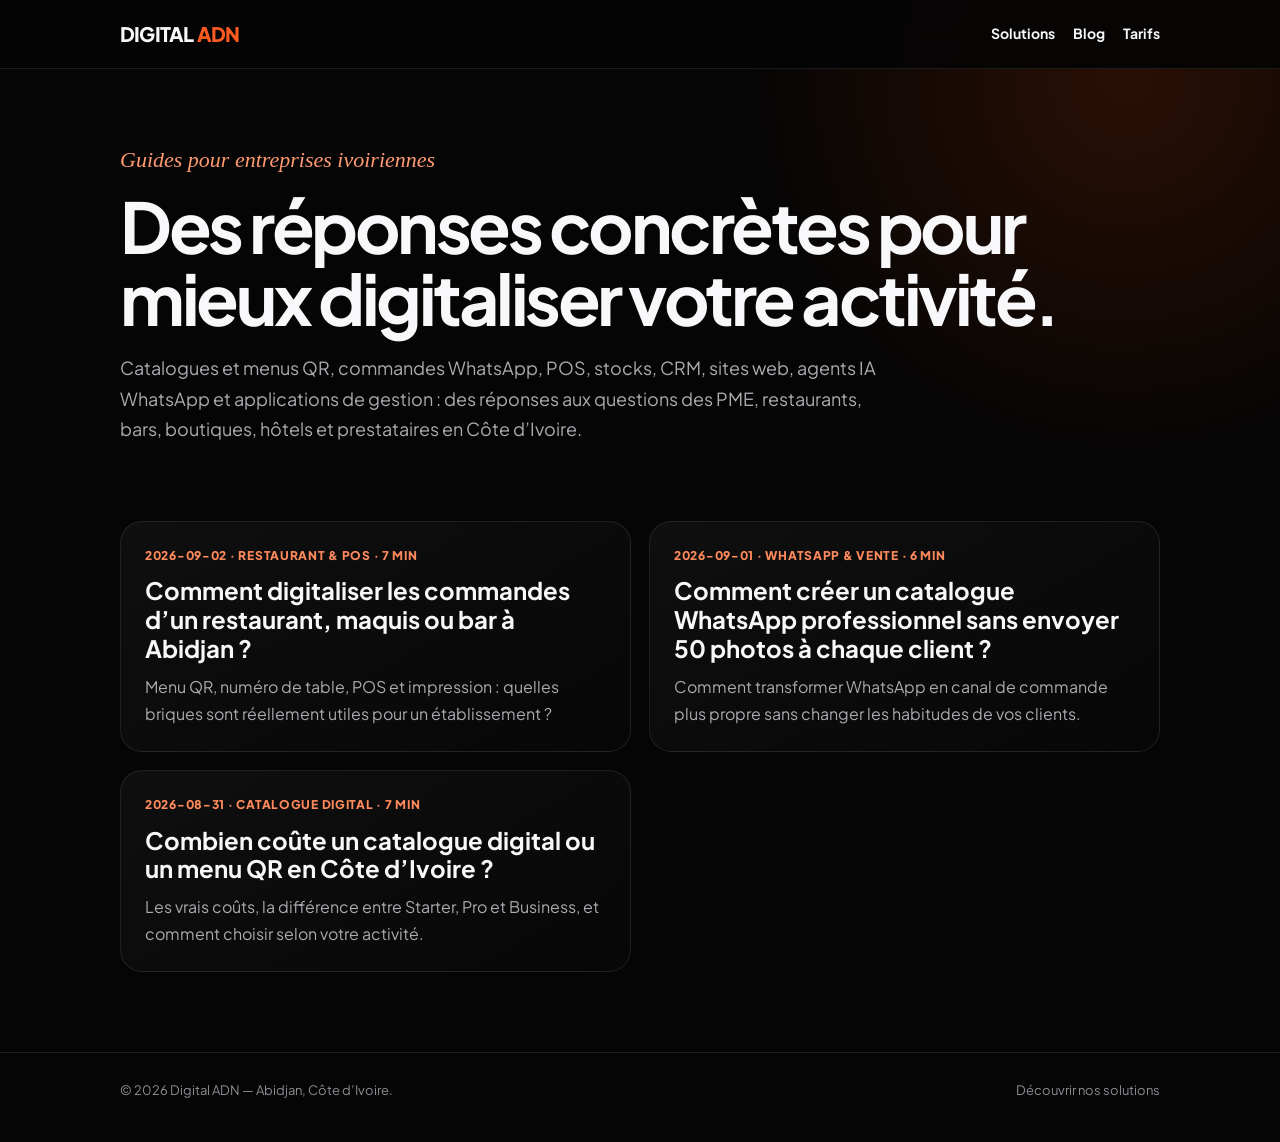
==== blog/index.html @ 39f06790 "chore: publish scheduled SEO content [skip ci]" ====
<!doctype html><html lang="fr-CI"><head><meta charset="utf-8"><meta name="viewport" content="width=device-width,initial-scale=1"><title>Blog Digital ADN | Catalogues QR, WhatsApp, sites web & digitalisation en Côte d’Ivoire</title><meta name="description" content="Guides pratiques pour entreprises en Côte d’Ivoire : catalogue digital, menu QR, commandes WhatsApp, POS, CRM, site web, agent IA WhatsApp et applications de gestion."><link rel="canonical" href="https://qrcodedigital.com/blog/"><meta name="robots" content="index,follow,max-image-preview:large,max-snippet:-1,max-video-preview:-1"><meta property="og:type" content="website"><meta property="og:locale" content="fr_CI"><meta property="og:title" content="Blog Digital ADN — Digitalisation des entreprises en Côte d’Ivoire"><meta property="og:url" content="https://qrcodedigital.com/blog/"><link rel="alternate" type="application/rss+xml" title="Blog Digital ADN" href="https://qrcodedigital.com/blog/feed.xml"><link rel="preconnect" href="https://fonts.googleapis.com"><link href="https://fonts.googleapis.com/css2?family=Plus+Jakarta+Sans:wght@400;600;700;800&display=swap" rel="stylesheet"><link rel="stylesheet" href="/blog/styles.css"><script type="application/ld+json">{"@context":"https://schema.org","@graph":[{"@type":"Blog","name":"Blog Digital ADN","url":"https://qrcodedigital.com/blog/","inLanguage":"fr-CI","description":"Guides pratiques sur la digitalisation des entreprises en Côte d’Ivoire.","publisher":{"@type":"Organization","name":"Digital ADN","url":"https://qrcodedigital.com/"}},{"@type":"ItemList","itemListElement":[{"@type":"ListItem","position":1,"url":"https://qrcodedigital.com/blog/digitaliser-commandes-restaurant-maquis-abidjan-pos/","name":"Comment digitaliser les commandes d’un restaurant, maquis ou bar à Abidjan ?"},{"@type":"ListItem","position":2,"url":"https://qrcodedigital.com/blog/catalogue-whatsapp-professionnel-cote-divoire/","name":"Comment créer un catalogue WhatsApp professionnel sans envoyer 50 photos à chaque client ?"},{"@type":"ListItem","position":3,"url":"https://qrcodedigital.com/blog/prix-catalogue-digital-menu-qr-cote-divoire/","name":"Combien coûte un catalogue digital ou un menu QR en Côte d’Ivoire ?"}]}]}</script></head><body><nav class="nav"><div class="container navin"><a class="brand" href="/">DIGITAL <span>ADN</span></a><div class="links"><a href="/">Solutions</a><a href="/blog/">Blog</a><a href="/#offres">Tarifs</a></div></div></nav><header class="hero"><div class="container"><div class="kicker">Guides pour entreprises ivoiriennes</div><h1>Des réponses concrètes pour mieux digitaliser votre activité.</h1><p>Catalogues et menus QR, commandes WhatsApp, POS, stocks, CRM, sites web, agents IA WhatsApp et applications de gestion : des réponses aux questions des PME, restaurants, bars, boutiques, hôtels et prestataires en Côte d’Ivoire.</p></div></header><main class="container"><section class="grid"><a class="card" href="/blog/digitaliser-commandes-restaurant-maquis-abidjan-pos/"><div class="meta">2026-09-02 · Restaurant &amp; POS · 7 min</div><h2>Comment digitaliser les commandes d’un restaurant, maquis ou bar à Abidjan ?</h2><p>Menu QR, numéro de table, POS et impression : quelles briques sont réellement utiles pour un établissement ?</p></a><a class="card" href="/blog/catalogue-whatsapp-professionnel-cote-divoire/"><div class="meta">2026-09-01 · WhatsApp &amp; vente · 6 min</div><h2>Comment créer un catalogue WhatsApp professionnel sans envoyer 50 photos à chaque client ?</h2><p>Comment transformer WhatsApp en canal de commande plus propre sans changer les habitudes de vos clients.</p></a><a class="card" href="/blog/prix-catalogue-digital-menu-qr-cote-divoire/"><div class="meta">2026-08-31 · Catalogue digital · 7 min</div><h2>Combien coûte un catalogue digital ou un menu QR en Côte d’Ivoire ?</h2><p>Les vrais coûts, la différence entre Starter, Pro et Business, et comment choisir selon votre activité.</p></a></section></main><footer class="footer"><div class="container footerin"><span>© 2026 Digital ADN — Abidjan, Côte d’Ivoire.</span><a href="/">Découvrir nos solutions</a></div></footer></body></html>
---- blog/styles.css ----
:root{--bg:#050505;--panel:#0e0e10;--panel2:#151517;--text:#f8f8fa;--muted:#aaaab0;--line:rgba(255,255,255,.09);--orange:#ff5a1f;--red:#e32921;--max:1040px}*{box-sizing:border-box}html{scroll-behavior:smooth}body{margin:0;background:radial-gradient(circle at 88% 7%,rgba(255,72,0,.15),transparent 25%),#050505;color:var(--text);font-family:"Plus Jakarta Sans",Arial,sans-serif;line-height:1.7}a{color:inherit;text-decoration:none}.container{width:min(var(--max),calc(100% - 32px));margin:auto}.nav{position:sticky;top:0;z-index:20;background:rgba(5,5,5,.9);backdrop-filter:blur(16px);border-bottom:1px solid var(--line)}.navin{height:68px;display:flex;align-items:center;justify-content:space-between;gap:18px}.brand{font-size:20px;font-weight:800;letter-spacing:-.04em}.brand span{color:var(--orange)}.links{display:flex;gap:18px;align-items:center;font-size:14px;font-weight:700}.links a:hover{color:#ff8a5c}.hero{padding:72px 0 38px}.kicker{font-family:Georgia,serif;font-style:italic;color:#ff9a71;font-size:22px}.hero h1,.article h1{font-size:clamp(38px,6vw,70px);line-height:1.02;letter-spacing:-.05em;margin:12px 0 20px}.hero p{font-size:18px;color:var(--muted);max-width:780px}.grid{display:grid;grid-template-columns:repeat(2,1fr);gap:18px;padding:20px 0 80px}.card{border:1px solid var(--line);border-radius:22px;padding:24px;background:linear-gradient(150deg,rgba(255,255,255,.045),rgba(255,255,255,.012));transition:.2s}.card:hover{transform:translateY(-2px);border-color:rgba(255,104,40,.4)}.card .meta,.article .meta{font-size:12px;text-transform:uppercase;letter-spacing:.06em;color:#ff8a5c;font-weight:800}.card h2{font-size:24px;line-height:1.2;margin:10px 0}.card p{margin:0;color:var(--muted)}.article{padding:58px 0 90px}.article-header{max-width:900px}.article .lead{font-size:20px;color:#d7d7db}.content{max-width:820px;margin-top:38px}.content h2{font-size:32px;line-height:1.15;letter-spacing:-.03em;margin:42px 0 12px}.content h3{font-size:23px;line-height:1.25;margin:30px 0 8px}.content p,.content li{color:#c3c3c8}.content strong{color:#fff}.content ul,.content ol{padding-left:22px}.answer{border:1px solid rgba(255,104,40,.3);border-left:4px solid var(--orange);border-radius:16px;padding:18px 20px;background:rgba(255,90,31,.06);margin:24px 0}.answer strong{display:block;margin-bottom:6px}.table-wrap{overflow:auto;margin:22px 0}.pricing{width:100%;border-collapse:collapse;min-width:650px}.pricing th,.pricing td{padding:14px;border-bottom:1px solid var(--line);text-align:left}.pricing th{color:#ff9a71}.faq{margin-top:42px}.faq details{border:1px solid var(--line);border-radius:14px;padding:15px 18px;margin:10px 0;background:#0c0c0d}.faq summary{cursor:pointer;font-weight:800}.cta{margin-top:50px;border:1px solid rgba(255,104,40,.3);border-radius:24px;padding:28px;background:radial-gradient(circle at 90% 10%,rgba(255,75,20,.22),transparent 40%),#0b0b0c}.btn{display:inline-flex;margin-top:10px;padding:13px 18px;border-radius:13px;background:linear-gradient(135deg,var(--orange),var(--red));font-weight:800}.breadcrumbs{font-size:13px;color:#8f8f96;margin-bottom:14px}.breadcrumbs a{color:#d3d3d6}.related{margin-top:50px;padding-top:28px;border-top:1px solid var(--line)}.related a{display:block;padding:8px 0;color:#ff9a71}.footer{border-top:1px solid var(--line);padding:26px 0 40px;color:#8c8c93;font-size:13px}.footerin{display:flex;justify-content:space-between;gap:18px;flex-wrap:wrap}@media(max-width:720px){.links a:nth-child(2){display:none}.grid{grid-template-columns:1fr}.hero{padding-top:44px}.article{padding-top:38px}.article .lead{font-size:17px}.content h2{font-size:27px}.card{padding:20px}}
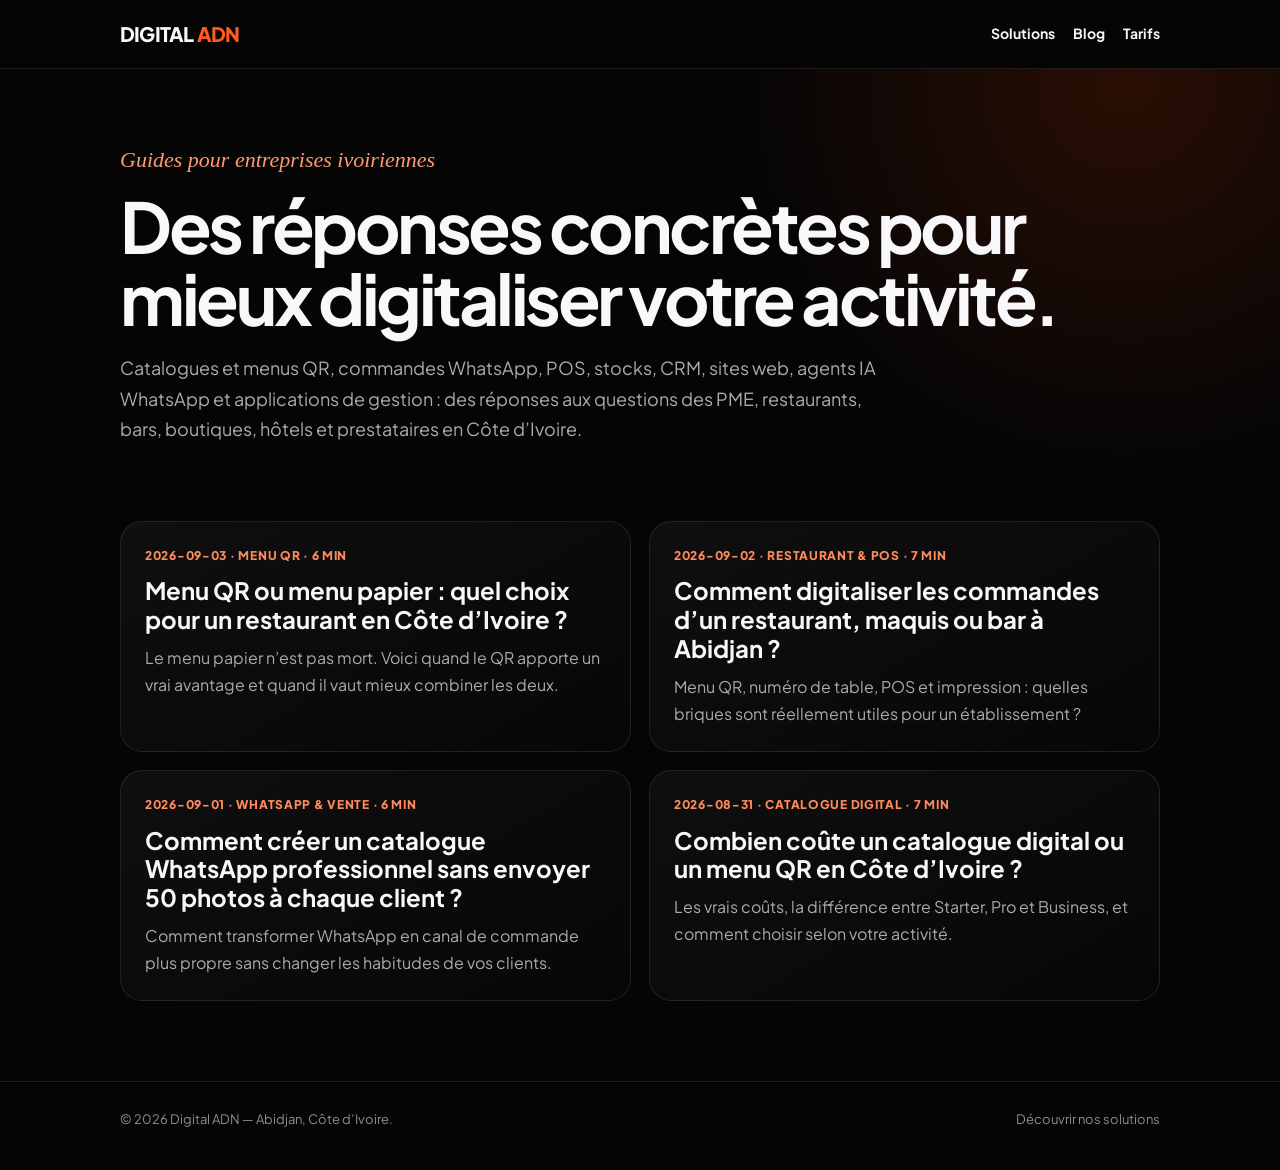
==== commit 87b5cc30: "chore: publish scheduled SEO content [skip ci]" ====
--- a/blog/index.html
+++ b/blog/index.html
@@ -1 +1 @@
-<!doctype html><html lang="fr-CI"><head><meta charset="utf-8"><meta name="viewport" content="width=device-width,initial-scale=1"><title>Blog Digital ADN | Catalogues QR, WhatsApp, sites web & digitalisation en Côte d’Ivoire</title><meta name="description" content="Guides pratiques pour entreprises en Côte d’Ivoire : catalogue digital, menu QR, commandes WhatsApp, POS, CRM, site web, agent IA WhatsApp et applications de gestion."><link rel="canonical" href="https://qrcodedigital.com/blog/"><meta name="robots" content="index,follow,max-image-preview:large,max-snippet:-1,max-video-preview:-1"><meta property="og:type" content="website"><meta property="og:locale" content="fr_CI"><meta property="og:title" content="Blog Digital ADN — Digitalisation des entreprises en Côte d’Ivoire"><meta property="og:url" content="https://qrcodedigital.com/blog/"><link rel="alternate" type="application/rss+xml" title="Blog Digital ADN" href="https://qrcodedigital.com/blog/feed.xml"><link rel="preconnect" href="https://fonts.googleapis.com"><link href="https://fonts.googleapis.com/css2?family=Plus+Jakarta+Sans:wght@400;600;700;800&display=swap" rel="stylesheet"><link rel="stylesheet" href="/blog/styles.css"><script type="application/ld+json">{"@context":"https://schema.org","@graph":[{"@type":"Blog","name":"Blog Digital ADN","url":"https://qrcodedigital.com/blog/","inLanguage":"fr-CI","description":"Guides pratiques sur la digitalisation des entreprises en Côte d’Ivoire.","publisher":{"@type":"Organization","name":"Digital ADN","url":"https://qrcodedigital.com/"}},{"@type":"ItemList","itemListElement":[{"@type":"ListItem","position":1,"url":"https://qrcodedigital.com/blog/digitaliser-commandes-restaurant-maquis-abidjan-pos/","name":"Comment digitaliser les commandes d’un restaurant, maquis ou bar à Abidjan ?"},{"@type":"ListItem","position":2,"url":"https://qrcodedigital.com/blog/catalogue-whatsapp-professionnel-cote-divoire/","name":"Comment créer un catalogue WhatsApp professionnel sans envoyer 50 photos à chaque client ?"},{"@type":"ListItem","position":3,"url":"https://qrcodedigital.com/blog/prix-catalogue-digital-menu-qr-cote-divoire/","name":"Combien coûte un catalogue digital ou un menu QR en Côte d’Ivoire ?"}]}]}</script></head><body><nav class="nav"><div class="container navin"><a class="brand" href="/">DIGITAL <span>ADN</span></a><div class="links"><a href="/">Solutions</a><a href="/blog/">Blog</a><a href="/#offres">Tarifs</a></div></div></nav><header class="hero"><div class="container"><div class="kicker">Guides pour entreprises ivoiriennes</div><h1>Des réponses concrètes pour mieux digitaliser votre activité.</h1><p>Catalogues et menus QR, commandes WhatsApp, POS, stocks, CRM, sites web, agents IA WhatsApp et applications de gestion : des réponses aux questions des PME, restaurants, bars, boutiques, hôtels et prestataires en Côte d’Ivoire.</p></div></header><main class="container"><section class="grid"><a class="card" href="/blog/digitaliser-commandes-restaurant-maquis-abidjan-pos/"><div class="meta">2026-09-02 · Restaurant &amp; POS · 7 min</div><h2>Comment digitaliser les commandes d’un restaurant, maquis ou bar à Abidjan ?</h2><p>Menu QR, numéro de table, POS et impression : quelles briques sont réellement utiles pour un établissement ?</p></a><a class="card" href="/blog/catalogue-whatsapp-professionnel-cote-divoire/"><div class="meta">2026-09-01 · WhatsApp &amp; vente · 6 min</div><h2>Comment créer un catalogue WhatsApp professionnel sans envoyer 50 photos à chaque client ?</h2><p>Comment transformer WhatsApp en canal de commande plus propre sans changer les habitudes de vos clients.</p></a><a class="card" href="/blog/prix-catalogue-digital-menu-qr-cote-divoire/"><div class="meta">2026-08-31 · Catalogue digital · 7 min</div><h2>Combien coûte un catalogue digital ou un menu QR en Côte d’Ivoire ?</h2><p>Les vrais coûts, la différence entre Starter, Pro et Business, et comment choisir selon votre activité.</p></a></section></main><footer class="footer"><div class="container footerin"><span>© 2026 Digital ADN — Abidjan, Côte d’Ivoire.</span><a href="/">Découvrir nos solutions</a></div></footer></body></html>+<!doctype html><html lang="fr-CI"><head><meta charset="utf-8"><meta name="viewport" content="width=device-width,initial-scale=1"><title>Blog Digital ADN | Catalogues QR, WhatsApp, sites web & digitalisation en Côte d’Ivoire</title><meta name="description" content="Guides pratiques pour entreprises en Côte d’Ivoire : catalogue digital, menu QR, commandes WhatsApp, POS, CRM, site web, agent IA WhatsApp et applications de gestion."><link rel="canonical" href="https://qrcodedigital.com/blog/"><meta name="robots" content="index,follow,max-image-preview:large,max-snippet:-1,max-video-preview:-1"><meta property="og:type" content="website"><meta property="og:locale" content="fr_CI"><meta property="og:title" content="Blog Digital ADN — Digitalisation des entreprises en Côte d’Ivoire"><meta property="og:url" content="https://qrcodedigital.com/blog/"><link rel="alternate" type="application/rss+xml" title="Blog Digital ADN" href="https://qrcodedigital.com/blog/feed.xml"><link rel="preconnect" href="https://fonts.googleapis.com"><link href="https://fonts.googleapis.com/css2?family=Plus+Jakarta+Sans:wght@400;600;700;800&display=swap" rel="stylesheet"><link rel="stylesheet" href="/blog/styles.css"><script type="application/ld+json">{"@context":"https://schema.org","@graph":[{"@type":"Blog","name":"Blog Digital ADN","url":"https://qrcodedigital.com/blog/","inLanguage":"fr-CI","description":"Guides pratiques sur la digitalisation des entreprises en Côte d’Ivoire.","publisher":{"@type":"Organization","name":"Digital ADN","url":"https://qrcodedigital.com/"}},{"@type":"ItemList","itemListElement":[{"@type":"ListItem","position":1,"url":"https://qrcodedigital.com/blog/menu-qr-ou-menu-papier-restaurant-cote-divoire/","name":"Menu QR ou menu papier : quel choix pour un restaurant en Côte d’Ivoire ?"},{"@type":"ListItem","position":2,"url":"https://qrcodedigital.com/blog/digitaliser-commandes-restaurant-maquis-abidjan-pos/","name":"Comment digitaliser les commandes d’un restaurant, maquis ou bar à Abidjan ?"},{"@type":"ListItem","position":3,"url":"https://qrcodedigital.com/blog/catalogue-whatsapp-professionnel-cote-divoire/","name":"Comment créer un catalogue WhatsApp professionnel sans envoyer 50 photos à chaque client ?"},{"@type":"ListItem","position":4,"url":"https://qrcodedigital.com/blog/prix-catalogue-digital-menu-qr-cote-divoire/","name":"Combien coûte un catalogue digital ou un menu QR en Côte d’Ivoire ?"}]}]}</script></head><body><nav class="nav"><div class="container navin"><a class="brand" href="/">DIGITAL <span>ADN</span></a><div class="links"><a href="/">Solutions</a><a href="/blog/">Blog</a><a href="/#offres">Tarifs</a></div></div></nav><header class="hero"><div class="container"><div class="kicker">Guides pour entreprises ivoiriennes</div><h1>Des réponses concrètes pour mieux digitaliser votre activité.</h1><p>Catalogues et menus QR, commandes WhatsApp, POS, stocks, CRM, sites web, agents IA WhatsApp et applications de gestion : des réponses aux questions des PME, restaurants, bars, boutiques, hôtels et prestataires en Côte d’Ivoire.</p></div></header><main class="container"><section class="grid"><a class="card" href="/blog/menu-qr-ou-menu-papier-restaurant-cote-divoire/"><div class="meta">2026-09-03 · Menu QR · 6 min</div><h2>Menu QR ou menu papier : quel choix pour un restaurant en Côte d’Ivoire ?</h2><p>Le menu papier n’est pas mort. Voici quand le QR apporte un vrai avantage et quand il vaut mieux combiner les deux.</p></a><a class="card" href="/blog/digitaliser-commandes-restaurant-maquis-abidjan-pos/"><div class="meta">2026-09-02 · Restaurant &amp; POS · 7 min</div><h2>Comment digitaliser les commandes d’un restaurant, maquis ou bar à Abidjan ?</h2><p>Menu QR, numéro de table, POS et impression : quelles briques sont réellement utiles pour un établissement ?</p></a><a class="card" href="/blog/catalogue-whatsapp-professionnel-cote-divoire/"><div class="meta">2026-09-01 · WhatsApp &amp; vente · 6 min</div><h2>Comment créer un catalogue WhatsApp professionnel sans envoyer 50 photos à chaque client ?</h2><p>Comment transformer WhatsApp en canal de commande plus propre sans changer les habitudes de vos clients.</p></a><a class="card" href="/blog/prix-catalogue-digital-menu-qr-cote-divoire/"><div class="meta">2026-08-31 · Catalogue digital · 7 min</div><h2>Combien coûte un catalogue digital ou un menu QR en Côte d’Ivoire ?</h2><p>Les vrais coûts, la différence entre Starter, Pro et Business, et comment choisir selon votre activité.</p></a></section></main><footer class="footer"><div class="container footerin"><span>© 2026 Digital ADN — Abidjan, Côte d’Ivoire.</span><a href="/">Découvrir nos solutions</a></div></footer></body></html>
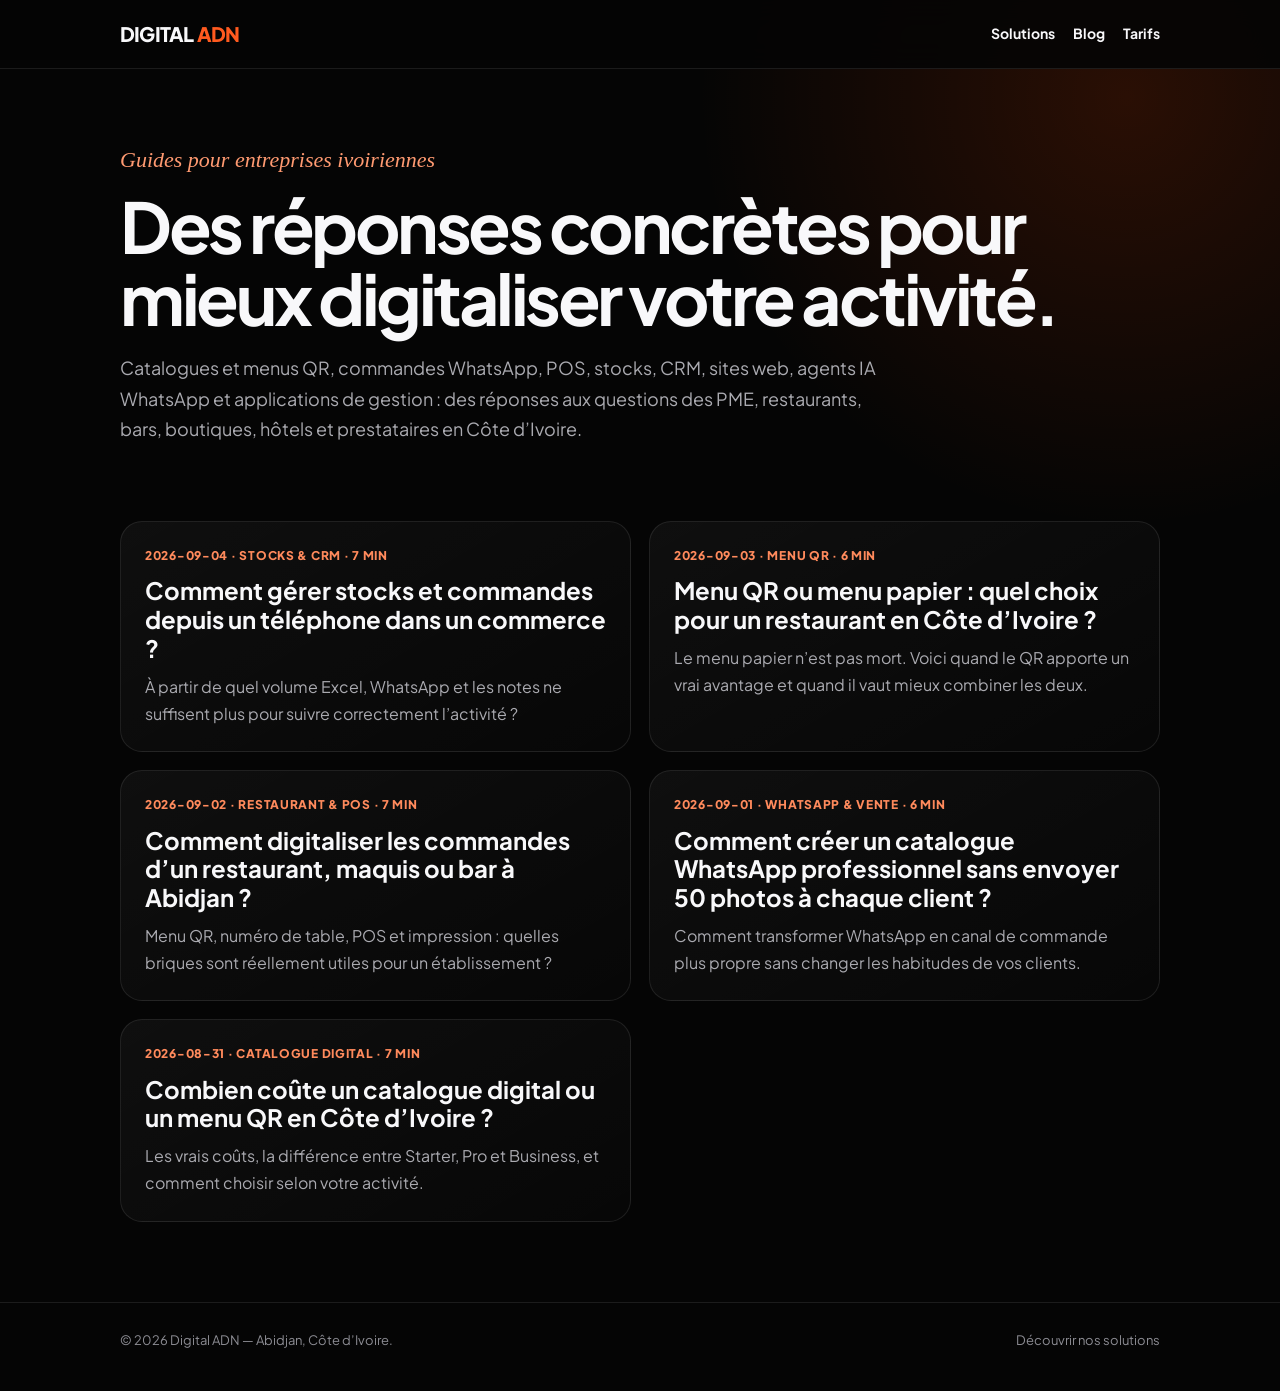
==== commit 9efb781b: "chore: publish scheduled SEO content [skip ci]" ====
--- a/blog/index.html
+++ b/blog/index.html
@@ -1 +1 @@
-<!doctype html><html lang="fr-CI"><head><meta charset="utf-8"><meta name="viewport" content="width=device-width,initial-scale=1"><title>Blog Digital ADN | Catalogues QR, WhatsApp, sites web & digitalisation en Côte d’Ivoire</title><meta name="description" content="Guides pratiques pour entreprises en Côte d’Ivoire : catalogue digital, menu QR, commandes WhatsApp, POS, CRM, site web, agent IA WhatsApp et applications de gestion."><link rel="canonical" href="https://qrcodedigital.com/blog/"><meta name="robots" content="index,follow,max-image-preview:large,max-snippet:-1,max-video-preview:-1"><meta property="og:type" content="website"><meta property="og:locale" content="fr_CI"><meta property="og:title" content="Blog Digital ADN — Digitalisation des entreprises en Côte d’Ivoire"><meta property="og:url" content="https://qrcodedigital.com/blog/"><link rel="alternate" type="application/rss+xml" title="Blog Digital ADN" href="https://qrcodedigital.com/blog/feed.xml"><link rel="preconnect" href="https://fonts.googleapis.com"><link href="https://fonts.googleapis.com/css2?family=Plus+Jakarta+Sans:wght@400;600;700;800&display=swap" rel="stylesheet"><link rel="stylesheet" href="/blog/styles.css"><script type="application/ld+json">{"@context":"https://schema.org","@graph":[{"@type":"Blog","name":"Blog Digital ADN","url":"https://qrcodedigital.com/blog/","inLanguage":"fr-CI","description":"Guides pratiques sur la digitalisation des entreprises en Côte d’Ivoire.","publisher":{"@type":"Organization","name":"Digital ADN","url":"https://qrcodedigital.com/"}},{"@type":"ItemList","itemListElement":[{"@type":"ListItem","position":1,"url":"https://qrcodedigital.com/blog/menu-qr-ou-menu-papier-restaurant-cote-divoire/","name":"Menu QR ou menu papier : quel choix pour un restaurant en Côte d’Ivoire ?"},{"@type":"ListItem","position":2,"url":"https://qrcodedigital.com/blog/digitaliser-commandes-restaurant-maquis-abidjan-pos/","name":"Comment digitaliser les commandes d’un restaurant, maquis ou bar à Abidjan ?"},{"@type":"ListItem","position":3,"url":"https://qrcodedigital.com/blog/catalogue-whatsapp-professionnel-cote-divoire/","name":"Comment créer un catalogue WhatsApp professionnel sans envoyer 50 photos à chaque client ?"},{"@type":"ListItem","position":4,"url":"https://qrcodedigital.com/blog/prix-catalogue-digital-menu-qr-cote-divoire/","name":"Combien coûte un catalogue digital ou un menu QR en Côte d’Ivoire ?"}]}]}</script></head><body><nav class="nav"><div class="container navin"><a class="brand" href="/">DIGITAL <span>ADN</span></a><div class="links"><a href="/">Solutions</a><a href="/blog/">Blog</a><a href="/#offres">Tarifs</a></div></div></nav><header class="hero"><div class="container"><div class="kicker">Guides pour entreprises ivoiriennes</div><h1>Des réponses concrètes pour mieux digitaliser votre activité.</h1><p>Catalogues et menus QR, commandes WhatsApp, POS, stocks, CRM, sites web, agents IA WhatsApp et applications de gestion : des réponses aux questions des PME, restaurants, bars, boutiques, hôtels et prestataires en Côte d’Ivoire.</p></div></header><main class="container"><section class="grid"><a class="card" href="/blog/menu-qr-ou-menu-papier-restaurant-cote-divoire/"><div class="meta">2026-09-03 · Menu QR · 6 min</div><h2>Menu QR ou menu papier : quel choix pour un restaurant en Côte d’Ivoire ?</h2><p>Le menu papier n’est pas mort. Voici quand le QR apporte un vrai avantage et quand il vaut mieux combiner les deux.</p></a><a class="card" href="/blog/digitaliser-commandes-restaurant-maquis-abidjan-pos/"><div class="meta">2026-09-02 · Restaurant &amp; POS · 7 min</div><h2>Comment digitaliser les commandes d’un restaurant, maquis ou bar à Abidjan ?</h2><p>Menu QR, numéro de table, POS et impression : quelles briques sont réellement utiles pour un établissement ?</p></a><a class="card" href="/blog/catalogue-whatsapp-professionnel-cote-divoire/"><div class="meta">2026-09-01 · WhatsApp &amp; vente · 6 min</div><h2>Comment créer un catalogue WhatsApp professionnel sans envoyer 50 photos à chaque client ?</h2><p>Comment transformer WhatsApp en canal de commande plus propre sans changer les habitudes de vos clients.</p></a><a class="card" href="/blog/prix-catalogue-digital-menu-qr-cote-divoire/"><div class="meta">2026-08-31 · Catalogue digital · 7 min</div><h2>Combien coûte un catalogue digital ou un menu QR en Côte d’Ivoire ?</h2><p>Les vrais coûts, la différence entre Starter, Pro et Business, et comment choisir selon votre activité.</p></a></section></main><footer class="footer"><div class="container footerin"><span>© 2026 Digital ADN — Abidjan, Côte d’Ivoire.</span><a href="/">Découvrir nos solutions</a></div></footer></body></html>+<!doctype html><html lang="fr-CI"><head><meta charset="utf-8"><meta name="viewport" content="width=device-width,initial-scale=1"><title>Blog Digital ADN | Catalogues QR, WhatsApp, sites web & digitalisation en Côte d’Ivoire</title><meta name="description" content="Guides pratiques pour entreprises en Côte d’Ivoire : catalogue digital, menu QR, commandes WhatsApp, POS, CRM, site web, agent IA WhatsApp et applications de gestion."><link rel="canonical" href="https://qrcodedigital.com/blog/"><meta name="robots" content="index,follow,max-image-preview:large,max-snippet:-1,max-video-preview:-1"><meta property="og:type" content="website"><meta property="og:locale" content="fr_CI"><meta property="og:title" content="Blog Digital ADN — Digitalisation des entreprises en Côte d’Ivoire"><meta property="og:url" content="https://qrcodedigital.com/blog/"><link rel="alternate" type="application/rss+xml" title="Blog Digital ADN" href="https://qrcodedigital.com/blog/feed.xml"><link rel="preconnect" href="https://fonts.googleapis.com"><link href="https://fonts.googleapis.com/css2?family=Plus+Jakarta+Sans:wght@400;600;700;800&display=swap" rel="stylesheet"><link rel="stylesheet" href="/blog/styles.css"><script type="application/ld+json">{"@context":"https://schema.org","@graph":[{"@type":"Blog","name":"Blog Digital ADN","url":"https://qrcodedigital.com/blog/","inLanguage":"fr-CI","description":"Guides pratiques sur la digitalisation des entreprises en Côte d’Ivoire.","publisher":{"@type":"Organization","name":"Digital ADN","url":"https://qrcodedigital.com/"}},{"@type":"ItemList","itemListElement":[{"@type":"ListItem","position":1,"url":"https://qrcodedigital.com/blog/gerer-stock-commandes-telephone-commerce-cote-divoire/","name":"Comment gérer stocks et commandes depuis un téléphone dans un commerce ?"},{"@type":"ListItem","position":2,"url":"https://qrcodedigital.com/blog/menu-qr-ou-menu-papier-restaurant-cote-divoire/","name":"Menu QR ou menu papier : quel choix pour un restaurant en Côte d’Ivoire ?"},{"@type":"ListItem","position":3,"url":"https://qrcodedigital.com/blog/digitaliser-commandes-restaurant-maquis-abidjan-pos/","name":"Comment digitaliser les commandes d’un restaurant, maquis ou bar à Abidjan ?"},{"@type":"ListItem","position":4,"url":"https://qrcodedigital.com/blog/catalogue-whatsapp-professionnel-cote-divoire/","name":"Comment créer un catalogue WhatsApp professionnel sans envoyer 50 photos à chaque client ?"},{"@type":"ListItem","position":5,"url":"https://qrcodedigital.com/blog/prix-catalogue-digital-menu-qr-cote-divoire/","name":"Combien coûte un catalogue digital ou un menu QR en Côte d’Ivoire ?"}]}]}</script></head><body><nav class="nav"><div class="container navin"><a class="brand" href="/">DIGITAL <span>ADN</span></a><div class="links"><a href="/">Solutions</a><a href="/blog/">Blog</a><a href="/#offres">Tarifs</a></div></div></nav><header class="hero"><div class="container"><div class="kicker">Guides pour entreprises ivoiriennes</div><h1>Des réponses concrètes pour mieux digitaliser votre activité.</h1><p>Catalogues et menus QR, commandes WhatsApp, POS, stocks, CRM, sites web, agents IA WhatsApp et applications de gestion : des réponses aux questions des PME, restaurants, bars, boutiques, hôtels et prestataires en Côte d’Ivoire.</p></div></header><main class="container"><section class="grid"><a class="card" href="/blog/gerer-stock-commandes-telephone-commerce-cote-divoire/"><div class="meta">2026-09-04 · Stocks &amp; CRM · 7 min</div><h2>Comment gérer stocks et commandes depuis un téléphone dans un commerce ?</h2><p>À partir de quel volume Excel, WhatsApp et les notes ne suffisent plus pour suivre correctement l’activité ?</p></a><a class="card" href="/blog/menu-qr-ou-menu-papier-restaurant-cote-divoire/"><div class="meta">2026-09-03 · Menu QR · 6 min</div><h2>Menu QR ou menu papier : quel choix pour un restaurant en Côte d’Ivoire ?</h2><p>Le menu papier n’est pas mort. Voici quand le QR apporte un vrai avantage et quand il vaut mieux combiner les deux.</p></a><a class="card" href="/blog/digitaliser-commandes-restaurant-maquis-abidjan-pos/"><div class="meta">2026-09-02 · Restaurant &amp; POS · 7 min</div><h2>Comment digitaliser les commandes d’un restaurant, maquis ou bar à Abidjan ?</h2><p>Menu QR, numéro de table, POS et impression : quelles briques sont réellement utiles pour un établissement ?</p></a><a class="card" href="/blog/catalogue-whatsapp-professionnel-cote-divoire/"><div class="meta">2026-09-01 · WhatsApp &amp; vente · 6 min</div><h2>Comment créer un catalogue WhatsApp professionnel sans envoyer 50 photos à chaque client ?</h2><p>Comment transformer WhatsApp en canal de commande plus propre sans changer les habitudes de vos clients.</p></a><a class="card" href="/blog/prix-catalogue-digital-menu-qr-cote-divoire/"><div class="meta">2026-08-31 · Catalogue digital · 7 min</div><h2>Combien coûte un catalogue digital ou un menu QR en Côte d’Ivoire ?</h2><p>Les vrais coûts, la différence entre Starter, Pro et Business, et comment choisir selon votre activité.</p></a></section></main><footer class="footer"><div class="container footerin"><span>© 2026 Digital ADN — Abidjan, Côte d’Ivoire.</span><a href="/">Découvrir nos solutions</a></div></footer></body></html>
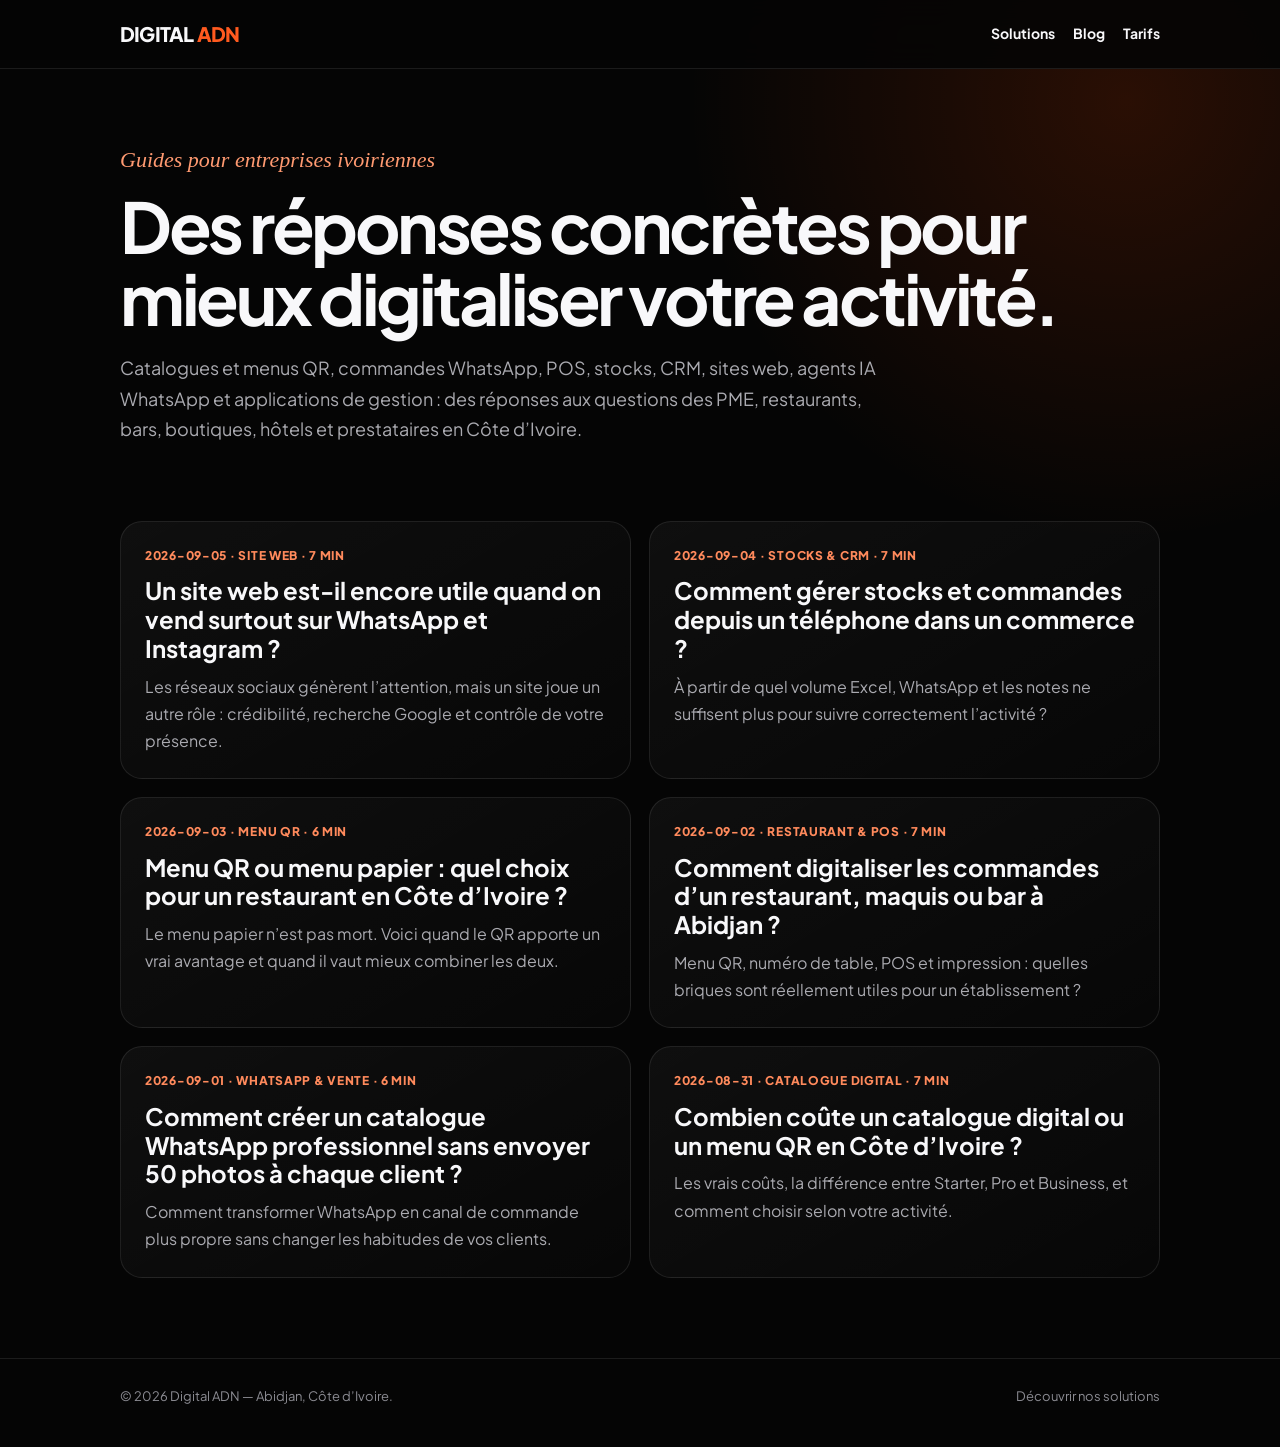
==== commit b52cbbf5: "chore: publish scheduled SEO content [skip ci]" ====
--- a/blog/index.html
+++ b/blog/index.html
@@ -1 +1 @@
-<!doctype html><html lang="fr-CI"><head><meta charset="utf-8"><meta name="viewport" content="width=device-width,initial-scale=1"><title>Blog Digital ADN | Catalogues QR, WhatsApp, sites web & digitalisation en Côte d’Ivoire</title><meta name="description" content="Guides pratiques pour entreprises en Côte d’Ivoire : catalogue digital, menu QR, commandes WhatsApp, POS, CRM, site web, agent IA WhatsApp et applications de gestion."><link rel="canonical" href="https://qrcodedigital.com/blog/"><meta name="robots" content="index,follow,max-image-preview:large,max-snippet:-1,max-video-preview:-1"><meta property="og:type" content="website"><meta property="og:locale" content="fr_CI"><meta property="og:title" content="Blog Digital ADN — Digitalisation des entreprises en Côte d’Ivoire"><meta property="og:url" content="https://qrcodedigital.com/blog/"><link rel="alternate" type="application/rss+xml" title="Blog Digital ADN" href="https://qrcodedigital.com/blog/feed.xml"><link rel="preconnect" href="https://fonts.googleapis.com"><link href="https://fonts.googleapis.com/css2?family=Plus+Jakarta+Sans:wght@400;600;700;800&display=swap" rel="stylesheet"><link rel="stylesheet" href="/blog/styles.css"><script type="application/ld+json">{"@context":"https://schema.org","@graph":[{"@type":"Blog","name":"Blog Digital ADN","url":"https://qrcodedigital.com/blog/","inLanguage":"fr-CI","description":"Guides pratiques sur la digitalisation des entreprises en Côte d’Ivoire.","publisher":{"@type":"Organization","name":"Digital ADN","url":"https://qrcodedigital.com/"}},{"@type":"ItemList","itemListElement":[{"@type":"ListItem","position":1,"url":"https://qrcodedigital.com/blog/gerer-stock-commandes-telephone-commerce-cote-divoire/","name":"Comment gérer stocks et commandes depuis un téléphone dans un commerce ?"},{"@type":"ListItem","position":2,"url":"https://qrcodedigital.com/blog/menu-qr-ou-menu-papier-restaurant-cote-divoire/","name":"Menu QR ou menu papier : quel choix pour un restaurant en Côte d’Ivoire ?"},{"@type":"ListItem","position":3,"url":"https://qrcodedigital.com/blog/digitaliser-commandes-restaurant-maquis-abidjan-pos/","name":"Comment digitaliser les commandes d’un restaurant, maquis ou bar à Abidjan ?"},{"@type":"ListItem","position":4,"url":"https://qrcodedigital.com/blog/catalogue-whatsapp-professionnel-cote-divoire/","name":"Comment créer un catalogue WhatsApp professionnel sans envoyer 50 photos à chaque client ?"},{"@type":"ListItem","position":5,"url":"https://qrcodedigital.com/blog/prix-catalogue-digital-menu-qr-cote-divoire/","name":"Combien coûte un catalogue digital ou un menu QR en Côte d’Ivoire ?"}]}]}</script></head><body><nav class="nav"><div class="container navin"><a class="brand" href="/">DIGITAL <span>ADN</span></a><div class="links"><a href="/">Solutions</a><a href="/blog/">Blog</a><a href="/#offres">Tarifs</a></div></div></nav><header class="hero"><div class="container"><div class="kicker">Guides pour entreprises ivoiriennes</div><h1>Des réponses concrètes pour mieux digitaliser votre activité.</h1><p>Catalogues et menus QR, commandes WhatsApp, POS, stocks, CRM, sites web, agents IA WhatsApp et applications de gestion : des réponses aux questions des PME, restaurants, bars, boutiques, hôtels et prestataires en Côte d’Ivoire.</p></div></header><main class="container"><section class="grid"><a class="card" href="/blog/gerer-stock-commandes-telephone-commerce-cote-divoire/"><div class="meta">2026-09-04 · Stocks &amp; CRM · 7 min</div><h2>Comment gérer stocks et commandes depuis un téléphone dans un commerce ?</h2><p>À partir de quel volume Excel, WhatsApp et les notes ne suffisent plus pour suivre correctement l’activité ?</p></a><a class="card" href="/blog/menu-qr-ou-menu-papier-restaurant-cote-divoire/"><div class="meta">2026-09-03 · Menu QR · 6 min</div><h2>Menu QR ou menu papier : quel choix pour un restaurant en Côte d’Ivoire ?</h2><p>Le menu papier n’est pas mort. Voici quand le QR apporte un vrai avantage et quand il vaut mieux combiner les deux.</p></a><a class="card" href="/blog/digitaliser-commandes-restaurant-maquis-abidjan-pos/"><div class="meta">2026-09-02 · Restaurant &amp; POS · 7 min</div><h2>Comment digitaliser les commandes d’un restaurant, maquis ou bar à Abidjan ?</h2><p>Menu QR, numéro de table, POS et impression : quelles briques sont réellement utiles pour un établissement ?</p></a><a class="card" href="/blog/catalogue-whatsapp-professionnel-cote-divoire/"><div class="meta">2026-09-01 · WhatsApp &amp; vente · 6 min</div><h2>Comment créer un catalogue WhatsApp professionnel sans envoyer 50 photos à chaque client ?</h2><p>Comment transformer WhatsApp en canal de commande plus propre sans changer les habitudes de vos clients.</p></a><a class="card" href="/blog/prix-catalogue-digital-menu-qr-cote-divoire/"><div class="meta">2026-08-31 · Catalogue digital · 7 min</div><h2>Combien coûte un catalogue digital ou un menu QR en Côte d’Ivoire ?</h2><p>Les vrais coûts, la différence entre Starter, Pro et Business, et comment choisir selon votre activité.</p></a></section></main><footer class="footer"><div class="container footerin"><span>© 2026 Digital ADN — Abidjan, Côte d’Ivoire.</span><a href="/">Découvrir nos solutions</a></div></footer></body></html>+<!doctype html><html lang="fr-CI"><head><meta charset="utf-8"><meta name="viewport" content="width=device-width,initial-scale=1"><title>Blog Digital ADN | Catalogues QR, WhatsApp, sites web & digitalisation en Côte d’Ivoire</title><meta name="description" content="Guides pratiques pour entreprises en Côte d’Ivoire : catalogue digital, menu QR, commandes WhatsApp, POS, CRM, site web, agent IA WhatsApp et applications de gestion."><link rel="canonical" href="https://qrcodedigital.com/blog/"><meta name="robots" content="index,follow,max-image-preview:large,max-snippet:-1,max-video-preview:-1"><meta property="og:type" content="website"><meta property="og:locale" content="fr_CI"><meta property="og:title" content="Blog Digital ADN — Digitalisation des entreprises en Côte d’Ivoire"><meta property="og:url" content="https://qrcodedigital.com/blog/"><link rel="alternate" type="application/rss+xml" title="Blog Digital ADN" href="https://qrcodedigital.com/blog/feed.xml"><link rel="preconnect" href="https://fonts.googleapis.com"><link href="https://fonts.googleapis.com/css2?family=Plus+Jakarta+Sans:wght@400;600;700;800&display=swap" rel="stylesheet"><link rel="stylesheet" href="/blog/styles.css"><script type="application/ld+json">{"@context":"https://schema.org","@graph":[{"@type":"Blog","name":"Blog Digital ADN","url":"https://qrcodedigital.com/blog/","inLanguage":"fr-CI","description":"Guides pratiques sur la digitalisation des entreprises en Côte d’Ivoire.","publisher":{"@type":"Organization","name":"Digital ADN","url":"https://qrcodedigital.com/"}},{"@type":"ItemList","itemListElement":[{"@type":"ListItem","position":1,"url":"https://qrcodedigital.com/blog/site-web-utile-vente-whatsapp-instagram-cote-divoire/","name":"Un site web est-il encore utile quand on vend surtout sur WhatsApp et Instagram ?"},{"@type":"ListItem","position":2,"url":"https://qrcodedigital.com/blog/gerer-stock-commandes-telephone-commerce-cote-divoire/","name":"Comment gérer stocks et commandes depuis un téléphone dans un commerce ?"},{"@type":"ListItem","position":3,"url":"https://qrcodedigital.com/blog/menu-qr-ou-menu-papier-restaurant-cote-divoire/","name":"Menu QR ou menu papier : quel choix pour un restaurant en Côte d’Ivoire ?"},{"@type":"ListItem","position":4,"url":"https://qrcodedigital.com/blog/digitaliser-commandes-restaurant-maquis-abidjan-pos/","name":"Comment digitaliser les commandes d’un restaurant, maquis ou bar à Abidjan ?"},{"@type":"ListItem","position":5,"url":"https://qrcodedigital.com/blog/catalogue-whatsapp-professionnel-cote-divoire/","name":"Comment créer un catalogue WhatsApp professionnel sans envoyer 50 photos à chaque client ?"},{"@type":"ListItem","position":6,"url":"https://qrcodedigital.com/blog/prix-catalogue-digital-menu-qr-cote-divoire/","name":"Combien coûte un catalogue digital ou un menu QR en Côte d’Ivoire ?"}]}]}</script></head><body><nav class="nav"><div class="container navin"><a class="brand" href="/">DIGITAL <span>ADN</span></a><div class="links"><a href="/">Solutions</a><a href="/blog/">Blog</a><a href="/#offres">Tarifs</a></div></div></nav><header class="hero"><div class="container"><div class="kicker">Guides pour entreprises ivoiriennes</div><h1>Des réponses concrètes pour mieux digitaliser votre activité.</h1><p>Catalogues et menus QR, commandes WhatsApp, POS, stocks, CRM, sites web, agents IA WhatsApp et applications de gestion : des réponses aux questions des PME, restaurants, bars, boutiques, hôtels et prestataires en Côte d’Ivoire.</p></div></header><main class="container"><section class="grid"><a class="card" href="/blog/site-web-utile-vente-whatsapp-instagram-cote-divoire/"><div class="meta">2026-09-05 · Site web · 7 min</div><h2>Un site web est-il encore utile quand on vend surtout sur WhatsApp et Instagram ?</h2><p>Les réseaux sociaux génèrent l’attention, mais un site joue un autre rôle : crédibilité, recherche Google et contrôle de votre présence.</p></a><a class="card" href="/blog/gerer-stock-commandes-telephone-commerce-cote-divoire/"><div class="meta">2026-09-04 · Stocks &amp; CRM · 7 min</div><h2>Comment gérer stocks et commandes depuis un téléphone dans un commerce ?</h2><p>À partir de quel volume Excel, WhatsApp et les notes ne suffisent plus pour suivre correctement l’activité ?</p></a><a class="card" href="/blog/menu-qr-ou-menu-papier-restaurant-cote-divoire/"><div class="meta">2026-09-03 · Menu QR · 6 min</div><h2>Menu QR ou menu papier : quel choix pour un restaurant en Côte d’Ivoire ?</h2><p>Le menu papier n’est pas mort. Voici quand le QR apporte un vrai avantage et quand il vaut mieux combiner les deux.</p></a><a class="card" href="/blog/digitaliser-commandes-restaurant-maquis-abidjan-pos/"><div class="meta">2026-09-02 · Restaurant &amp; POS · 7 min</div><h2>Comment digitaliser les commandes d’un restaurant, maquis ou bar à Abidjan ?</h2><p>Menu QR, numéro de table, POS et impression : quelles briques sont réellement utiles pour un établissement ?</p></a><a class="card" href="/blog/catalogue-whatsapp-professionnel-cote-divoire/"><div class="meta">2026-09-01 · WhatsApp &amp; vente · 6 min</div><h2>Comment créer un catalogue WhatsApp professionnel sans envoyer 50 photos à chaque client ?</h2><p>Comment transformer WhatsApp en canal de commande plus propre sans changer les habitudes de vos clients.</p></a><a class="card" href="/blog/prix-catalogue-digital-menu-qr-cote-divoire/"><div class="meta">2026-08-31 · Catalogue digital · 7 min</div><h2>Combien coûte un catalogue digital ou un menu QR en Côte d’Ivoire ?</h2><p>Les vrais coûts, la différence entre Starter, Pro et Business, et comment choisir selon votre activité.</p></a></section></main><footer class="footer"><div class="container footerin"><span>© 2026 Digital ADN — Abidjan, Côte d’Ivoire.</span><a href="/">Découvrir nos solutions</a></div></footer></body></html>
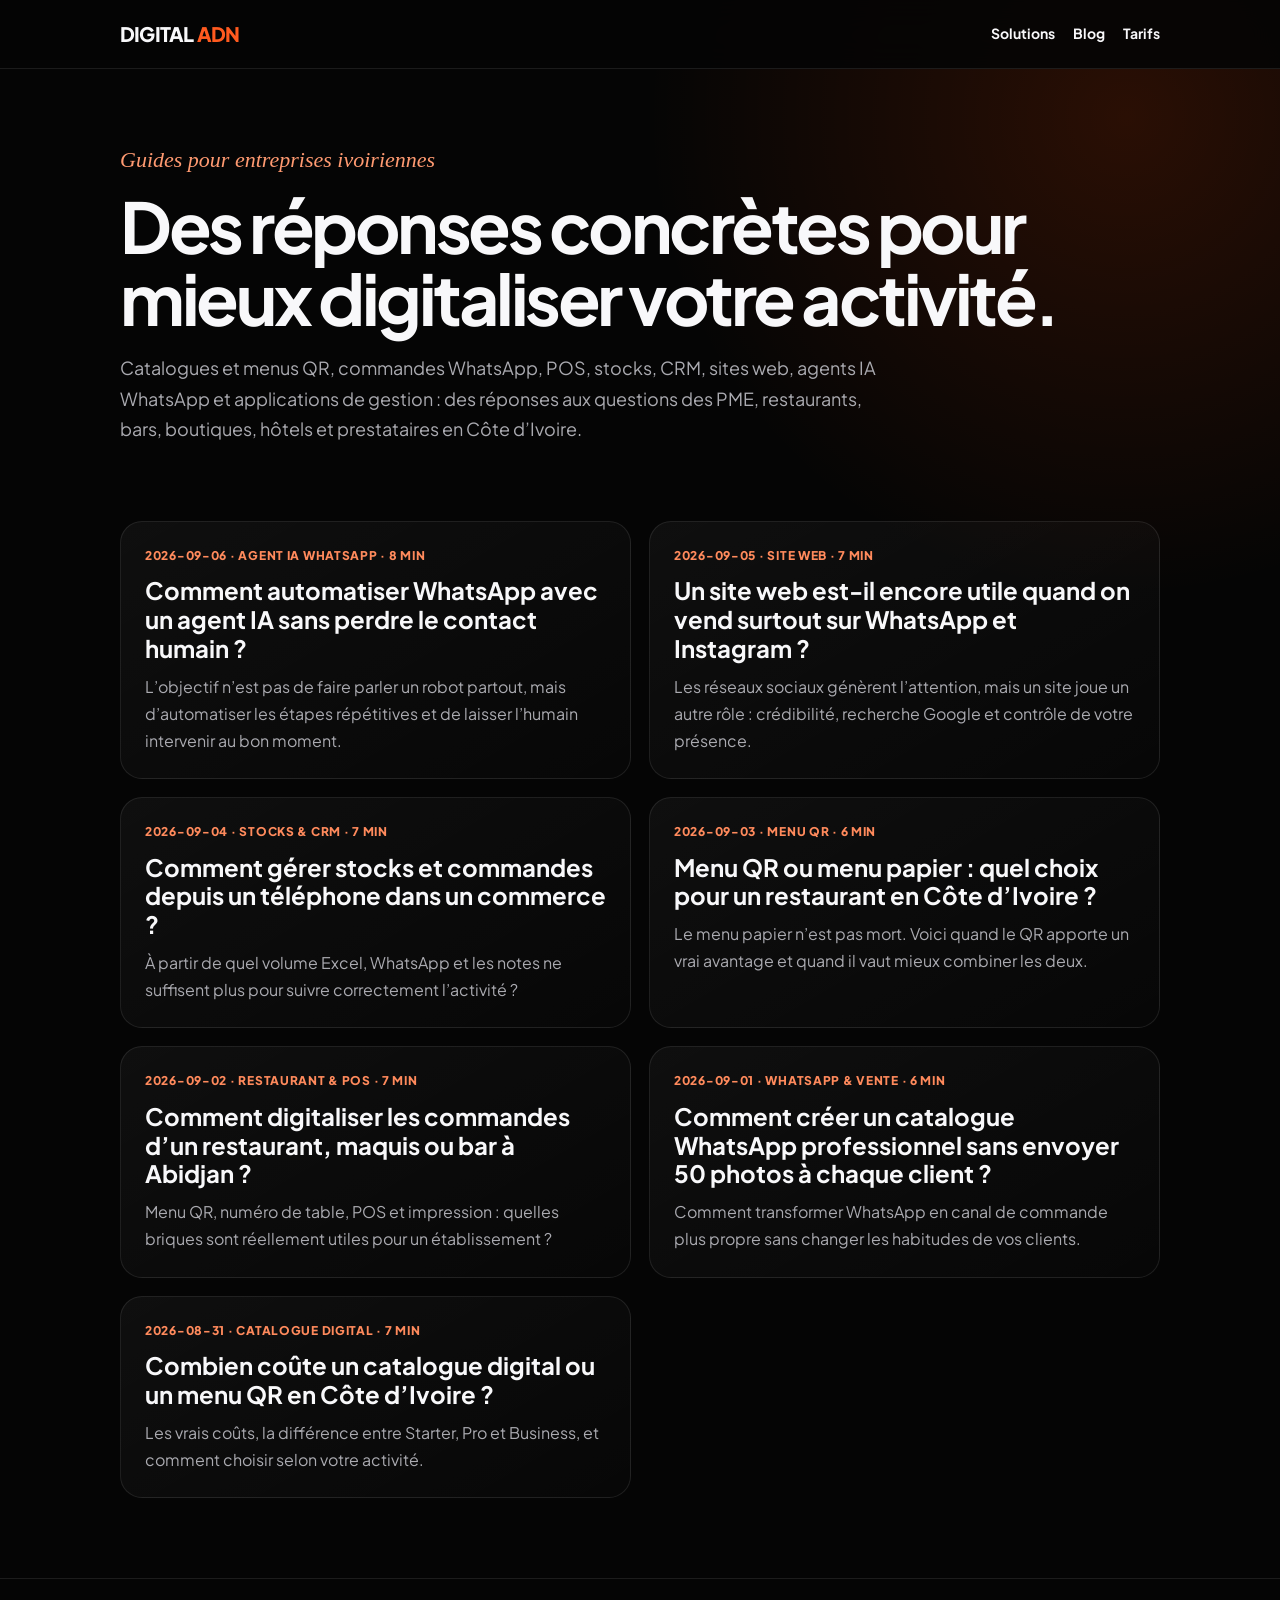
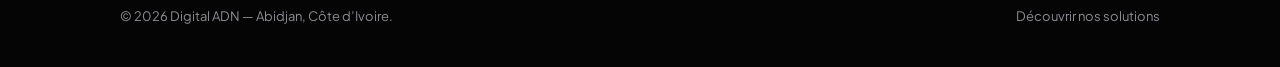
==== commit 2625139a: "chore: publish scheduled SEO content [skip ci]" ====
--- a/blog/index.html
+++ b/blog/index.html
@@ -1 +1 @@
-<!doctype html><html lang="fr-CI"><head><meta charset="utf-8"><meta name="viewport" content="width=device-width,initial-scale=1"><title>Blog Digital ADN | Catalogues QR, WhatsApp, sites web & digitalisation en Côte d’Ivoire</title><meta name="description" content="Guides pratiques pour entreprises en Côte d’Ivoire : catalogue digital, menu QR, commandes WhatsApp, POS, CRM, site web, agent IA WhatsApp et applications de gestion."><link rel="canonical" href="https://qrcodedigital.com/blog/"><meta name="robots" content="index,follow,max-image-preview:large,max-snippet:-1,max-video-preview:-1"><meta property="og:type" content="website"><meta property="og:locale" content="fr_CI"><meta property="og:title" content="Blog Digital ADN — Digitalisation des entreprises en Côte d’Ivoire"><meta property="og:url" content="https://qrcodedigital.com/blog/"><link rel="alternate" type="application/rss+xml" title="Blog Digital ADN" href="https://qrcodedigital.com/blog/feed.xml"><link rel="preconnect" href="https://fonts.googleapis.com"><link href="https://fonts.googleapis.com/css2?family=Plus+Jakarta+Sans:wght@400;600;700;800&display=swap" rel="stylesheet"><link rel="stylesheet" href="/blog/styles.css"><script type="application/ld+json">{"@context":"https://schema.org","@graph":[{"@type":"Blog","name":"Blog Digital ADN","url":"https://qrcodedigital.com/blog/","inLanguage":"fr-CI","description":"Guides pratiques sur la digitalisation des entreprises en Côte d’Ivoire.","publisher":{"@type":"Organization","name":"Digital ADN","url":"https://qrcodedigital.com/"}},{"@type":"ItemList","itemListElement":[{"@type":"ListItem","position":1,"url":"https://qrcodedigital.com/blog/site-web-utile-vente-whatsapp-instagram-cote-divoire/","name":"Un site web est-il encore utile quand on vend surtout sur WhatsApp et Instagram ?"},{"@type":"ListItem","position":2,"url":"https://qrcodedigital.com/blog/gerer-stock-commandes-telephone-commerce-cote-divoire/","name":"Comment gérer stocks et commandes depuis un téléphone dans un commerce ?"},{"@type":"ListItem","position":3,"url":"https://qrcodedigital.com/blog/menu-qr-ou-menu-papier-restaurant-cote-divoire/","name":"Menu QR ou menu papier : quel choix pour un restaurant en Côte d’Ivoire ?"},{"@type":"ListItem","position":4,"url":"https://qrcodedigital.com/blog/digitaliser-commandes-restaurant-maquis-abidjan-pos/","name":"Comment digitaliser les commandes d’un restaurant, maquis ou bar à Abidjan ?"},{"@type":"ListItem","position":5,"url":"https://qrcodedigital.com/blog/catalogue-whatsapp-professionnel-cote-divoire/","name":"Comment créer un catalogue WhatsApp professionnel sans envoyer 50 photos à chaque client ?"},{"@type":"ListItem","position":6,"url":"https://qrcodedigital.com/blog/prix-catalogue-digital-menu-qr-cote-divoire/","name":"Combien coûte un catalogue digital ou un menu QR en Côte d’Ivoire ?"}]}]}</script></head><body><nav class="nav"><div class="container navin"><a class="brand" href="/">DIGITAL <span>ADN</span></a><div class="links"><a href="/">Solutions</a><a href="/blog/">Blog</a><a href="/#offres">Tarifs</a></div></div></nav><header class="hero"><div class="container"><div class="kicker">Guides pour entreprises ivoiriennes</div><h1>Des réponses concrètes pour mieux digitaliser votre activité.</h1><p>Catalogues et menus QR, commandes WhatsApp, POS, stocks, CRM, sites web, agents IA WhatsApp et applications de gestion : des réponses aux questions des PME, restaurants, bars, boutiques, hôtels et prestataires en Côte d’Ivoire.</p></div></header><main class="container"><section class="grid"><a class="card" href="/blog/site-web-utile-vente-whatsapp-instagram-cote-divoire/"><div class="meta">2026-09-05 · Site web · 7 min</div><h2>Un site web est-il encore utile quand on vend surtout sur WhatsApp et Instagram ?</h2><p>Les réseaux sociaux génèrent l’attention, mais un site joue un autre rôle : crédibilité, recherche Google et contrôle de votre présence.</p></a><a class="card" href="/blog/gerer-stock-commandes-telephone-commerce-cote-divoire/"><div class="meta">2026-09-04 · Stocks &amp; CRM · 7 min</div><h2>Comment gérer stocks et commandes depuis un téléphone dans un commerce ?</h2><p>À partir de quel volume Excel, WhatsApp et les notes ne suffisent plus pour suivre correctement l’activité ?</p></a><a class="card" href="/blog/menu-qr-ou-menu-papier-restaurant-cote-divoire/"><div class="meta">2026-09-03 · Menu QR · 6 min</div><h2>Menu QR ou menu papier : quel choix pour un restaurant en Côte d’Ivoire ?</h2><p>Le menu papier n’est pas mort. Voici quand le QR apporte un vrai avantage et quand il vaut mieux combiner les deux.</p></a><a class="card" href="/blog/digitaliser-commandes-restaurant-maquis-abidjan-pos/"><div class="meta">2026-09-02 · Restaurant &amp; POS · 7 min</div><h2>Comment digitaliser les commandes d’un restaurant, maquis ou bar à Abidjan ?</h2><p>Menu QR, numéro de table, POS et impression : quelles briques sont réellement utiles pour un établissement ?</p></a><a class="card" href="/blog/catalogue-whatsapp-professionnel-cote-divoire/"><div class="meta">2026-09-01 · WhatsApp &amp; vente · 6 min</div><h2>Comment créer un catalogue WhatsApp professionnel sans envoyer 50 photos à chaque client ?</h2><p>Comment transformer WhatsApp en canal de commande plus propre sans changer les habitudes de vos clients.</p></a><a class="card" href="/blog/prix-catalogue-digital-menu-qr-cote-divoire/"><div class="meta">2026-08-31 · Catalogue digital · 7 min</div><h2>Combien coûte un catalogue digital ou un menu QR en Côte d’Ivoire ?</h2><p>Les vrais coûts, la différence entre Starter, Pro et Business, et comment choisir selon votre activité.</p></a></section></main><footer class="footer"><div class="container footerin"><span>© 2026 Digital ADN — Abidjan, Côte d’Ivoire.</span><a href="/">Découvrir nos solutions</a></div></footer></body></html>+<!doctype html><html lang="fr-CI"><head><meta charset="utf-8"><meta name="viewport" content="width=device-width,initial-scale=1"><title>Blog Digital ADN | Catalogues QR, WhatsApp, sites web & digitalisation en Côte d’Ivoire</title><meta name="description" content="Guides pratiques pour entreprises en Côte d’Ivoire : catalogue digital, menu QR, commandes WhatsApp, POS, CRM, site web, agent IA WhatsApp et applications de gestion."><link rel="canonical" href="https://qrcodedigital.com/blog/"><meta name="robots" content="index,follow,max-image-preview:large,max-snippet:-1,max-video-preview:-1"><meta property="og:type" content="website"><meta property="og:locale" content="fr_CI"><meta property="og:title" content="Blog Digital ADN — Digitalisation des entreprises en Côte d’Ivoire"><meta property="og:url" content="https://qrcodedigital.com/blog/"><link rel="alternate" type="application/rss+xml" title="Blog Digital ADN" href="https://qrcodedigital.com/blog/feed.xml"><link rel="preconnect" href="https://fonts.googleapis.com"><link href="https://fonts.googleapis.com/css2?family=Plus+Jakarta+Sans:wght@400;600;700;800&display=swap" rel="stylesheet"><link rel="stylesheet" href="/blog/styles.css"><script type="application/ld+json">{"@context":"https://schema.org","@graph":[{"@type":"Blog","name":"Blog Digital ADN","url":"https://qrcodedigital.com/blog/","inLanguage":"fr-CI","description":"Guides pratiques sur la digitalisation des entreprises en Côte d’Ivoire.","publisher":{"@type":"Organization","name":"Digital ADN","url":"https://qrcodedigital.com/"}},{"@type":"ItemList","itemListElement":[{"@type":"ListItem","position":1,"url":"https://qrcodedigital.com/blog/automatiser-whatsapp-agent-ia-sans-perdre-humain/","name":"Comment automatiser WhatsApp avec un agent IA sans perdre le contact humain ?"},{"@type":"ListItem","position":2,"url":"https://qrcodedigital.com/blog/site-web-utile-vente-whatsapp-instagram-cote-divoire/","name":"Un site web est-il encore utile quand on vend surtout sur WhatsApp et Instagram ?"},{"@type":"ListItem","position":3,"url":"https://qrcodedigital.com/blog/gerer-stock-commandes-telephone-commerce-cote-divoire/","name":"Comment gérer stocks et commandes depuis un téléphone dans un commerce ?"},{"@type":"ListItem","position":4,"url":"https://qrcodedigital.com/blog/menu-qr-ou-menu-papier-restaurant-cote-divoire/","name":"Menu QR ou menu papier : quel choix pour un restaurant en Côte d’Ivoire ?"},{"@type":"ListItem","position":5,"url":"https://qrcodedigital.com/blog/digitaliser-commandes-restaurant-maquis-abidjan-pos/","name":"Comment digitaliser les commandes d’un restaurant, maquis ou bar à Abidjan ?"},{"@type":"ListItem","position":6,"url":"https://qrcodedigital.com/blog/catalogue-whatsapp-professionnel-cote-divoire/","name":"Comment créer un catalogue WhatsApp professionnel sans envoyer 50 photos à chaque client ?"},{"@type":"ListItem","position":7,"url":"https://qrcodedigital.com/blog/prix-catalogue-digital-menu-qr-cote-divoire/","name":"Combien coûte un catalogue digital ou un menu QR en Côte d’Ivoire ?"}]}]}</script></head><body><nav class="nav"><div class="container navin"><a class="brand" href="/">DIGITAL <span>ADN</span></a><div class="links"><a href="/">Solutions</a><a href="/blog/">Blog</a><a href="/#offres">Tarifs</a></div></div></nav><header class="hero"><div class="container"><div class="kicker">Guides pour entreprises ivoiriennes</div><h1>Des réponses concrètes pour mieux digitaliser votre activité.</h1><p>Catalogues et menus QR, commandes WhatsApp, POS, stocks, CRM, sites web, agents IA WhatsApp et applications de gestion : des réponses aux questions des PME, restaurants, bars, boutiques, hôtels et prestataires en Côte d’Ivoire.</p></div></header><main class="container"><section class="grid"><a class="card" href="/blog/automatiser-whatsapp-agent-ia-sans-perdre-humain/"><div class="meta">2026-09-06 · Agent IA WhatsApp · 8 min</div><h2>Comment automatiser WhatsApp avec un agent IA sans perdre le contact humain ?</h2><p>L’objectif n’est pas de faire parler un robot partout, mais d’automatiser les étapes répétitives et de laisser l’humain intervenir au bon moment.</p></a><a class="card" href="/blog/site-web-utile-vente-whatsapp-instagram-cote-divoire/"><div class="meta">2026-09-05 · Site web · 7 min</div><h2>Un site web est-il encore utile quand on vend surtout sur WhatsApp et Instagram ?</h2><p>Les réseaux sociaux génèrent l’attention, mais un site joue un autre rôle : crédibilité, recherche Google et contrôle de votre présence.</p></a><a class="card" href="/blog/gerer-stock-commandes-telephone-commerce-cote-divoire/"><div class="meta">2026-09-04 · Stocks &amp; CRM · 7 min</div><h2>Comment gérer stocks et commandes depuis un téléphone dans un commerce ?</h2><p>À partir de quel volume Excel, WhatsApp et les notes ne suffisent plus pour suivre correctement l’activité ?</p></a><a class="card" href="/blog/menu-qr-ou-menu-papier-restaurant-cote-divoire/"><div class="meta">2026-09-03 · Menu QR · 6 min</div><h2>Menu QR ou menu papier : quel choix pour un restaurant en Côte d’Ivoire ?</h2><p>Le menu papier n’est pas mort. Voici quand le QR apporte un vrai avantage et quand il vaut mieux combiner les deux.</p></a><a class="card" href="/blog/digitaliser-commandes-restaurant-maquis-abidjan-pos/"><div class="meta">2026-09-02 · Restaurant &amp; POS · 7 min</div><h2>Comment digitaliser les commandes d’un restaurant, maquis ou bar à Abidjan ?</h2><p>Menu QR, numéro de table, POS et impression : quelles briques sont réellement utiles pour un établissement ?</p></a><a class="card" href="/blog/catalogue-whatsapp-professionnel-cote-divoire/"><div class="meta">2026-09-01 · WhatsApp &amp; vente · 6 min</div><h2>Comment créer un catalogue WhatsApp professionnel sans envoyer 50 photos à chaque client ?</h2><p>Comment transformer WhatsApp en canal de commande plus propre sans changer les habitudes de vos clients.</p></a><a class="card" href="/blog/prix-catalogue-digital-menu-qr-cote-divoire/"><div class="meta">2026-08-31 · Catalogue digital · 7 min</div><h2>Combien coûte un catalogue digital ou un menu QR en Côte d’Ivoire ?</h2><p>Les vrais coûts, la différence entre Starter, Pro et Business, et comment choisir selon votre activité.</p></a></section></main><footer class="footer"><div class="container footerin"><span>© 2026 Digital ADN — Abidjan, Côte d’Ivoire.</span><a href="/">Découvrir nos solutions</a></div></footer></body></html>
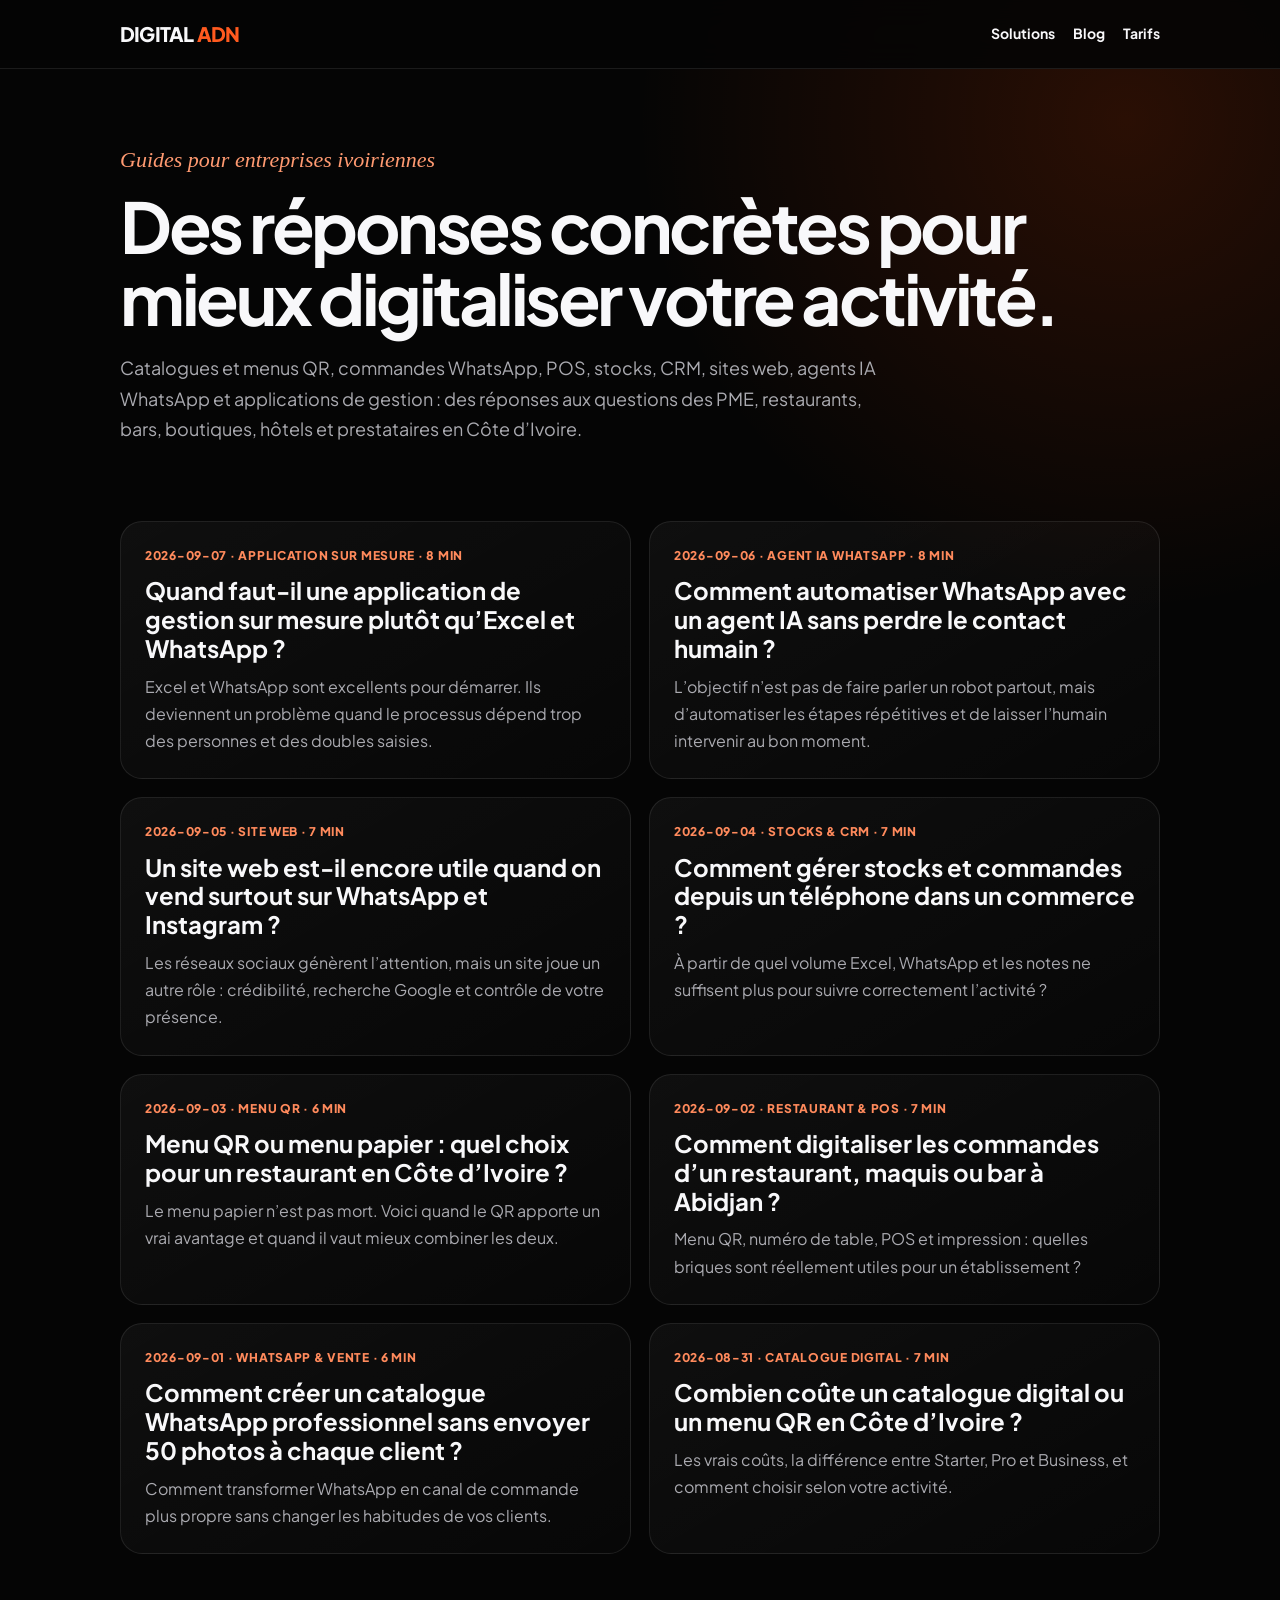
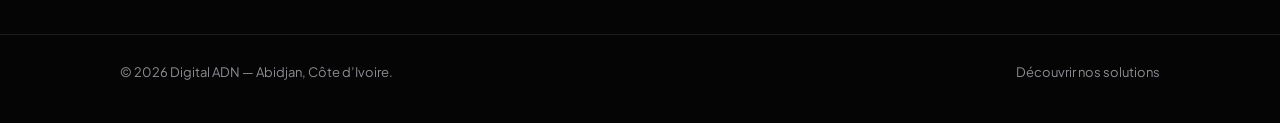
==== commit 4a5a3cca: "chore: publish scheduled SEO content [skip ci]" ====
--- a/blog/index.html
+++ b/blog/index.html
@@ -1 +1 @@
-<!doctype html><html lang="fr-CI"><head><meta charset="utf-8"><meta name="viewport" content="width=device-width,initial-scale=1"><title>Blog Digital ADN | Catalogues QR, WhatsApp, sites web & digitalisation en Côte d’Ivoire</title><meta name="description" content="Guides pratiques pour entreprises en Côte d’Ivoire : catalogue digital, menu QR, commandes WhatsApp, POS, CRM, site web, agent IA WhatsApp et applications de gestion."><link rel="canonical" href="https://qrcodedigital.com/blog/"><meta name="robots" content="index,follow,max-image-preview:large,max-snippet:-1,max-video-preview:-1"><meta property="og:type" content="website"><meta property="og:locale" content="fr_CI"><meta property="og:title" content="Blog Digital ADN — Digitalisation des entreprises en Côte d’Ivoire"><meta property="og:url" content="https://qrcodedigital.com/blog/"><link rel="alternate" type="application/rss+xml" title="Blog Digital ADN" href="https://qrcodedigital.com/blog/feed.xml"><link rel="preconnect" href="https://fonts.googleapis.com"><link href="https://fonts.googleapis.com/css2?family=Plus+Jakarta+Sans:wght@400;600;700;800&display=swap" rel="stylesheet"><link rel="stylesheet" href="/blog/styles.css"><script type="application/ld+json">{"@context":"https://schema.org","@graph":[{"@type":"Blog","name":"Blog Digital ADN","url":"https://qrcodedigital.com/blog/","inLanguage":"fr-CI","description":"Guides pratiques sur la digitalisation des entreprises en Côte d’Ivoire.","publisher":{"@type":"Organization","name":"Digital ADN","url":"https://qrcodedigital.com/"}},{"@type":"ItemList","itemListElement":[{"@type":"ListItem","position":1,"url":"https://qrcodedigital.com/blog/automatiser-whatsapp-agent-ia-sans-perdre-humain/","name":"Comment automatiser WhatsApp avec un agent IA sans perdre le contact humain ?"},{"@type":"ListItem","position":2,"url":"https://qrcodedigital.com/blog/site-web-utile-vente-whatsapp-instagram-cote-divoire/","name":"Un site web est-il encore utile quand on vend surtout sur WhatsApp et Instagram ?"},{"@type":"ListItem","position":3,"url":"https://qrcodedigital.com/blog/gerer-stock-commandes-telephone-commerce-cote-divoire/","name":"Comment gérer stocks et commandes depuis un téléphone dans un commerce ?"},{"@type":"ListItem","position":4,"url":"https://qrcodedigital.com/blog/menu-qr-ou-menu-papier-restaurant-cote-divoire/","name":"Menu QR ou menu papier : quel choix pour un restaurant en Côte d’Ivoire ?"},{"@type":"ListItem","position":5,"url":"https://qrcodedigital.com/blog/digitaliser-commandes-restaurant-maquis-abidjan-pos/","name":"Comment digitaliser les commandes d’un restaurant, maquis ou bar à Abidjan ?"},{"@type":"ListItem","position":6,"url":"https://qrcodedigital.com/blog/catalogue-whatsapp-professionnel-cote-divoire/","name":"Comment créer un catalogue WhatsApp professionnel sans envoyer 50 photos à chaque client ?"},{"@type":"ListItem","position":7,"url":"https://qrcodedigital.com/blog/prix-catalogue-digital-menu-qr-cote-divoire/","name":"Combien coûte un catalogue digital ou un menu QR en Côte d’Ivoire ?"}]}]}</script></head><body><nav class="nav"><div class="container navin"><a class="brand" href="/">DIGITAL <span>ADN</span></a><div class="links"><a href="/">Solutions</a><a href="/blog/">Blog</a><a href="/#offres">Tarifs</a></div></div></nav><header class="hero"><div class="container"><div class="kicker">Guides pour entreprises ivoiriennes</div><h1>Des réponses concrètes pour mieux digitaliser votre activité.</h1><p>Catalogues et menus QR, commandes WhatsApp, POS, stocks, CRM, sites web, agents IA WhatsApp et applications de gestion : des réponses aux questions des PME, restaurants, bars, boutiques, hôtels et prestataires en Côte d’Ivoire.</p></div></header><main class="container"><section class="grid"><a class="card" href="/blog/automatiser-whatsapp-agent-ia-sans-perdre-humain/"><div class="meta">2026-09-06 · Agent IA WhatsApp · 8 min</div><h2>Comment automatiser WhatsApp avec un agent IA sans perdre le contact humain ?</h2><p>L’objectif n’est pas de faire parler un robot partout, mais d’automatiser les étapes répétitives et de laisser l’humain intervenir au bon moment.</p></a><a class="card" href="/blog/site-web-utile-vente-whatsapp-instagram-cote-divoire/"><div class="meta">2026-09-05 · Site web · 7 min</div><h2>Un site web est-il encore utile quand on vend surtout sur WhatsApp et Instagram ?</h2><p>Les réseaux sociaux génèrent l’attention, mais un site joue un autre rôle : crédibilité, recherche Google et contrôle de votre présence.</p></a><a class="card" href="/blog/gerer-stock-commandes-telephone-commerce-cote-divoire/"><div class="meta">2026-09-04 · Stocks &amp; CRM · 7 min</div><h2>Comment gérer stocks et commandes depuis un téléphone dans un commerce ?</h2><p>À partir de quel volume Excel, WhatsApp et les notes ne suffisent plus pour suivre correctement l’activité ?</p></a><a class="card" href="/blog/menu-qr-ou-menu-papier-restaurant-cote-divoire/"><div class="meta">2026-09-03 · Menu QR · 6 min</div><h2>Menu QR ou menu papier : quel choix pour un restaurant en Côte d’Ivoire ?</h2><p>Le menu papier n’est pas mort. Voici quand le QR apporte un vrai avantage et quand il vaut mieux combiner les deux.</p></a><a class="card" href="/blog/digitaliser-commandes-restaurant-maquis-abidjan-pos/"><div class="meta">2026-09-02 · Restaurant &amp; POS · 7 min</div><h2>Comment digitaliser les commandes d’un restaurant, maquis ou bar à Abidjan ?</h2><p>Menu QR, numéro de table, POS et impression : quelles briques sont réellement utiles pour un établissement ?</p></a><a class="card" href="/blog/catalogue-whatsapp-professionnel-cote-divoire/"><div class="meta">2026-09-01 · WhatsApp &amp; vente · 6 min</div><h2>Comment créer un catalogue WhatsApp professionnel sans envoyer 50 photos à chaque client ?</h2><p>Comment transformer WhatsApp en canal de commande plus propre sans changer les habitudes de vos clients.</p></a><a class="card" href="/blog/prix-catalogue-digital-menu-qr-cote-divoire/"><div class="meta">2026-08-31 · Catalogue digital · 7 min</div><h2>Combien coûte un catalogue digital ou un menu QR en Côte d’Ivoire ?</h2><p>Les vrais coûts, la différence entre Starter, Pro et Business, et comment choisir selon votre activité.</p></a></section></main><footer class="footer"><div class="container footerin"><span>© 2026 Digital ADN — Abidjan, Côte d’Ivoire.</span><a href="/">Découvrir nos solutions</a></div></footer></body></html>+<!doctype html><html lang="fr-CI"><head><meta charset="utf-8"><meta name="viewport" content="width=device-width,initial-scale=1"><title>Blog Digital ADN | Catalogues QR, WhatsApp, sites web & digitalisation en Côte d’Ivoire</title><meta name="description" content="Guides pratiques pour entreprises en Côte d’Ivoire : catalogue digital, menu QR, commandes WhatsApp, POS, CRM, site web, agent IA WhatsApp et applications de gestion."><link rel="canonical" href="https://qrcodedigital.com/blog/"><meta name="robots" content="index,follow,max-image-preview:large,max-snippet:-1,max-video-preview:-1"><meta property="og:type" content="website"><meta property="og:locale" content="fr_CI"><meta property="og:title" content="Blog Digital ADN — Digitalisation des entreprises en Côte d’Ivoire"><meta property="og:url" content="https://qrcodedigital.com/blog/"><link rel="alternate" type="application/rss+xml" title="Blog Digital ADN" href="https://qrcodedigital.com/blog/feed.xml"><link rel="preconnect" href="https://fonts.googleapis.com"><link href="https://fonts.googleapis.com/css2?family=Plus+Jakarta+Sans:wght@400;600;700;800&display=swap" rel="stylesheet"><link rel="stylesheet" href="/blog/styles.css"><script type="application/ld+json">{"@context":"https://schema.org","@graph":[{"@type":"Blog","name":"Blog Digital ADN","url":"https://qrcodedigital.com/blog/","inLanguage":"fr-CI","description":"Guides pratiques sur la digitalisation des entreprises en Côte d’Ivoire.","publisher":{"@type":"Organization","name":"Digital ADN","url":"https://qrcodedigital.com/"}},{"@type":"ItemList","itemListElement":[{"@type":"ListItem","position":1,"url":"https://qrcodedigital.com/blog/application-gestion-sur-mesure-ou-excel-whatsapp/","name":"Quand faut-il une application de gestion sur mesure plutôt qu’Excel et WhatsApp ?"},{"@type":"ListItem","position":2,"url":"https://qrcodedigital.com/blog/automatiser-whatsapp-agent-ia-sans-perdre-humain/","name":"Comment automatiser WhatsApp avec un agent IA sans perdre le contact humain ?"},{"@type":"ListItem","position":3,"url":"https://qrcodedigital.com/blog/site-web-utile-vente-whatsapp-instagram-cote-divoire/","name":"Un site web est-il encore utile quand on vend surtout sur WhatsApp et Instagram ?"},{"@type":"ListItem","position":4,"url":"https://qrcodedigital.com/blog/gerer-stock-commandes-telephone-commerce-cote-divoire/","name":"Comment gérer stocks et commandes depuis un téléphone dans un commerce ?"},{"@type":"ListItem","position":5,"url":"https://qrcodedigital.com/blog/menu-qr-ou-menu-papier-restaurant-cote-divoire/","name":"Menu QR ou menu papier : quel choix pour un restaurant en Côte d’Ivoire ?"},{"@type":"ListItem","position":6,"url":"https://qrcodedigital.com/blog/digitaliser-commandes-restaurant-maquis-abidjan-pos/","name":"Comment digitaliser les commandes d’un restaurant, maquis ou bar à Abidjan ?"},{"@type":"ListItem","position":7,"url":"https://qrcodedigital.com/blog/catalogue-whatsapp-professionnel-cote-divoire/","name":"Comment créer un catalogue WhatsApp professionnel sans envoyer 50 photos à chaque client ?"},{"@type":"ListItem","position":8,"url":"https://qrcodedigital.com/blog/prix-catalogue-digital-menu-qr-cote-divoire/","name":"Combien coûte un catalogue digital ou un menu QR en Côte d’Ivoire ?"}]}]}</script></head><body><nav class="nav"><div class="container navin"><a class="brand" href="/">DIGITAL <span>ADN</span></a><div class="links"><a href="/">Solutions</a><a href="/blog/">Blog</a><a href="/#offres">Tarifs</a></div></div></nav><header class="hero"><div class="container"><div class="kicker">Guides pour entreprises ivoiriennes</div><h1>Des réponses concrètes pour mieux digitaliser votre activité.</h1><p>Catalogues et menus QR, commandes WhatsApp, POS, stocks, CRM, sites web, agents IA WhatsApp et applications de gestion : des réponses aux questions des PME, restaurants, bars, boutiques, hôtels et prestataires en Côte d’Ivoire.</p></div></header><main class="container"><section class="grid"><a class="card" href="/blog/application-gestion-sur-mesure-ou-excel-whatsapp/"><div class="meta">2026-09-07 · Application sur mesure · 8 min</div><h2>Quand faut-il une application de gestion sur mesure plutôt qu’Excel et WhatsApp ?</h2><p>Excel et WhatsApp sont excellents pour démarrer. Ils deviennent un problème quand le processus dépend trop des personnes et des doubles saisies.</p></a><a class="card" href="/blog/automatiser-whatsapp-agent-ia-sans-perdre-humain/"><div class="meta">2026-09-06 · Agent IA WhatsApp · 8 min</div><h2>Comment automatiser WhatsApp avec un agent IA sans perdre le contact humain ?</h2><p>L’objectif n’est pas de faire parler un robot partout, mais d’automatiser les étapes répétitives et de laisser l’humain intervenir au bon moment.</p></a><a class="card" href="/blog/site-web-utile-vente-whatsapp-instagram-cote-divoire/"><div class="meta">2026-09-05 · Site web · 7 min</div><h2>Un site web est-il encore utile quand on vend surtout sur WhatsApp et Instagram ?</h2><p>Les réseaux sociaux génèrent l’attention, mais un site joue un autre rôle : crédibilité, recherche Google et contrôle de votre présence.</p></a><a class="card" href="/blog/gerer-stock-commandes-telephone-commerce-cote-divoire/"><div class="meta">2026-09-04 · Stocks &amp; CRM · 7 min</div><h2>Comment gérer stocks et commandes depuis un téléphone dans un commerce ?</h2><p>À partir de quel volume Excel, WhatsApp et les notes ne suffisent plus pour suivre correctement l’activité ?</p></a><a class="card" href="/blog/menu-qr-ou-menu-papier-restaurant-cote-divoire/"><div class="meta">2026-09-03 · Menu QR · 6 min</div><h2>Menu QR ou menu papier : quel choix pour un restaurant en Côte d’Ivoire ?</h2><p>Le menu papier n’est pas mort. Voici quand le QR apporte un vrai avantage et quand il vaut mieux combiner les deux.</p></a><a class="card" href="/blog/digitaliser-commandes-restaurant-maquis-abidjan-pos/"><div class="meta">2026-09-02 · Restaurant &amp; POS · 7 min</div><h2>Comment digitaliser les commandes d’un restaurant, maquis ou bar à Abidjan ?</h2><p>Menu QR, numéro de table, POS et impression : quelles briques sont réellement utiles pour un établissement ?</p></a><a class="card" href="/blog/catalogue-whatsapp-professionnel-cote-divoire/"><div class="meta">2026-09-01 · WhatsApp &amp; vente · 6 min</div><h2>Comment créer un catalogue WhatsApp professionnel sans envoyer 50 photos à chaque client ?</h2><p>Comment transformer WhatsApp en canal de commande plus propre sans changer les habitudes de vos clients.</p></a><a class="card" href="/blog/prix-catalogue-digital-menu-qr-cote-divoire/"><div class="meta">2026-08-31 · Catalogue digital · 7 min</div><h2>Combien coûte un catalogue digital ou un menu QR en Côte d’Ivoire ?</h2><p>Les vrais coûts, la différence entre Starter, Pro et Business, et comment choisir selon votre activité.</p></a></section></main><footer class="footer"><div class="container footerin"><span>© 2026 Digital ADN — Abidjan, Côte d’Ivoire.</span><a href="/">Découvrir nos solutions</a></div></footer></body></html>
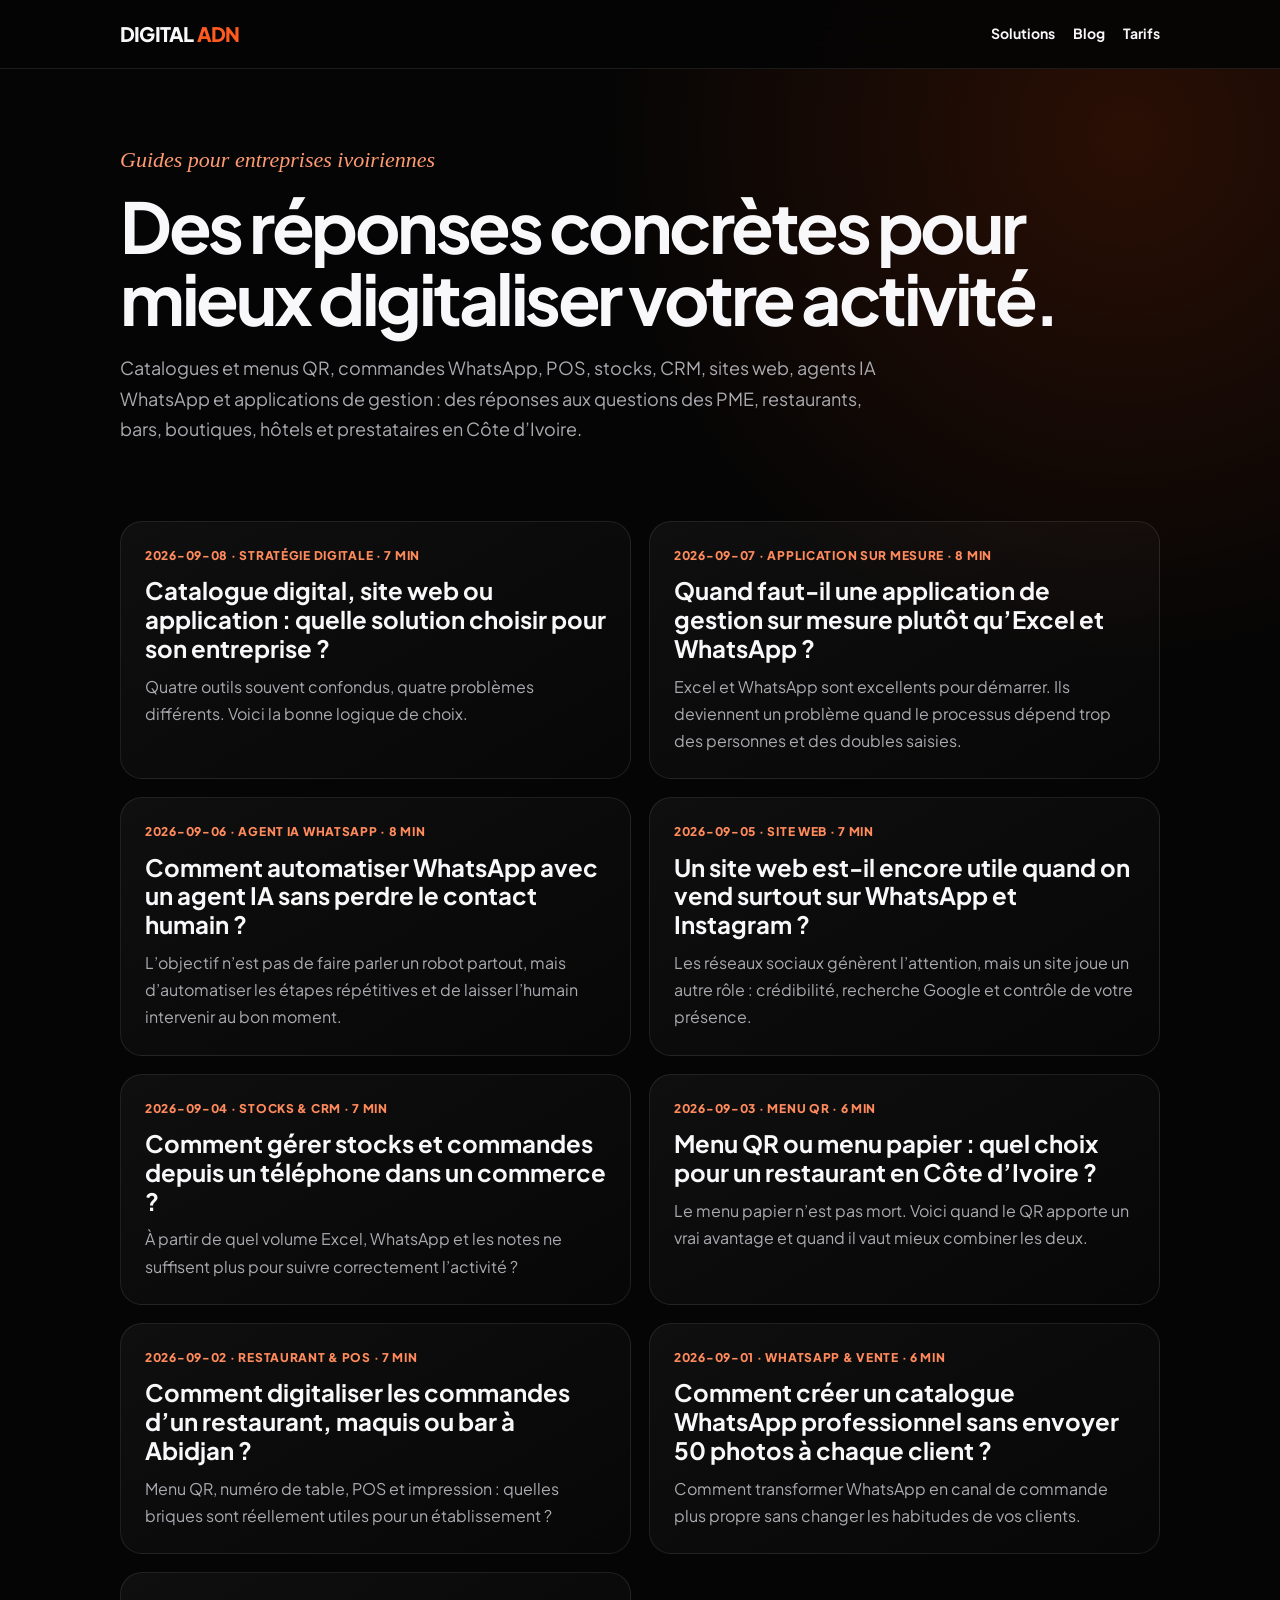
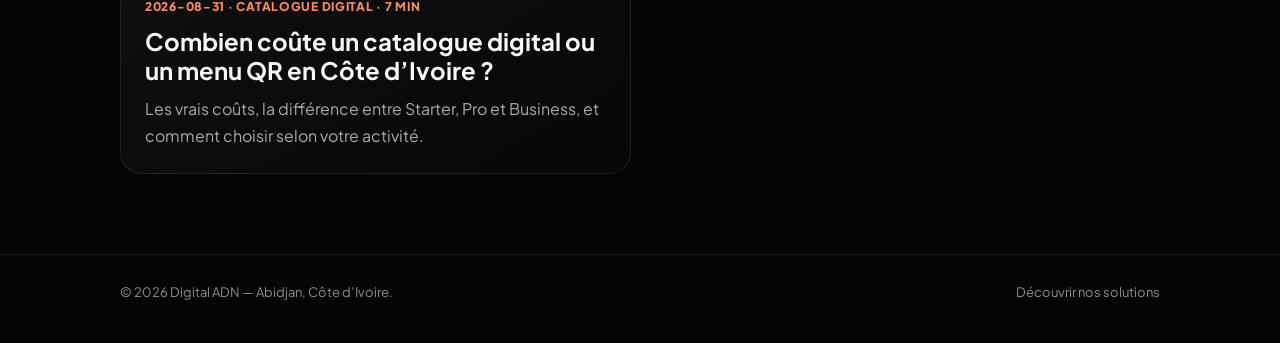
==== commit 64480e69: "chore: publish scheduled SEO content [skip ci]" ====
--- a/blog/index.html
+++ b/blog/index.html
@@ -1 +1 @@
-<!doctype html><html lang="fr-CI"><head><meta charset="utf-8"><meta name="viewport" content="width=device-width,initial-scale=1"><title>Blog Digital ADN | Catalogues QR, WhatsApp, sites web & digitalisation en Côte d’Ivoire</title><meta name="description" content="Guides pratiques pour entreprises en Côte d’Ivoire : catalogue digital, menu QR, commandes WhatsApp, POS, CRM, site web, agent IA WhatsApp et applications de gestion."><link rel="canonical" href="https://qrcodedigital.com/blog/"><meta name="robots" content="index,follow,max-image-preview:large,max-snippet:-1,max-video-preview:-1"><meta property="og:type" content="website"><meta property="og:locale" content="fr_CI"><meta property="og:title" content="Blog Digital ADN — Digitalisation des entreprises en Côte d’Ivoire"><meta property="og:url" content="https://qrcodedigital.com/blog/"><link rel="alternate" type="application/rss+xml" title="Blog Digital ADN" href="https://qrcodedigital.com/blog/feed.xml"><link rel="preconnect" href="https://fonts.googleapis.com"><link href="https://fonts.googleapis.com/css2?family=Plus+Jakarta+Sans:wght@400;600;700;800&display=swap" rel="stylesheet"><link rel="stylesheet" href="/blog/styles.css"><script type="application/ld+json">{"@context":"https://schema.org","@graph":[{"@type":"Blog","name":"Blog Digital ADN","url":"https://qrcodedigital.com/blog/","inLanguage":"fr-CI","description":"Guides pratiques sur la digitalisation des entreprises en Côte d’Ivoire.","publisher":{"@type":"Organization","name":"Digital ADN","url":"https://qrcodedigital.com/"}},{"@type":"ItemList","itemListElement":[{"@type":"ListItem","position":1,"url":"https://qrcodedigital.com/blog/application-gestion-sur-mesure-ou-excel-whatsapp/","name":"Quand faut-il une application de gestion sur mesure plutôt qu’Excel et WhatsApp ?"},{"@type":"ListItem","position":2,"url":"https://qrcodedigital.com/blog/automatiser-whatsapp-agent-ia-sans-perdre-humain/","name":"Comment automatiser WhatsApp avec un agent IA sans perdre le contact humain ?"},{"@type":"ListItem","position":3,"url":"https://qrcodedigital.com/blog/site-web-utile-vente-whatsapp-instagram-cote-divoire/","name":"Un site web est-il encore utile quand on vend surtout sur WhatsApp et Instagram ?"},{"@type":"ListItem","position":4,"url":"https://qrcodedigital.com/blog/gerer-stock-commandes-telephone-commerce-cote-divoire/","name":"Comment gérer stocks et commandes depuis un téléphone dans un commerce ?"},{"@type":"ListItem","position":5,"url":"https://qrcodedigital.com/blog/menu-qr-ou-menu-papier-restaurant-cote-divoire/","name":"Menu QR ou menu papier : quel choix pour un restaurant en Côte d’Ivoire ?"},{"@type":"ListItem","position":6,"url":"https://qrcodedigital.com/blog/digitaliser-commandes-restaurant-maquis-abidjan-pos/","name":"Comment digitaliser les commandes d’un restaurant, maquis ou bar à Abidjan ?"},{"@type":"ListItem","position":7,"url":"https://qrcodedigital.com/blog/catalogue-whatsapp-professionnel-cote-divoire/","name":"Comment créer un catalogue WhatsApp professionnel sans envoyer 50 photos à chaque client ?"},{"@type":"ListItem","position":8,"url":"https://qrcodedigital.com/blog/prix-catalogue-digital-menu-qr-cote-divoire/","name":"Combien coûte un catalogue digital ou un menu QR en Côte d’Ivoire ?"}]}]}</script></head><body><nav class="nav"><div class="container navin"><a class="brand" href="/">DIGITAL <span>ADN</span></a><div class="links"><a href="/">Solutions</a><a href="/blog/">Blog</a><a href="/#offres">Tarifs</a></div></div></nav><header class="hero"><div class="container"><div class="kicker">Guides pour entreprises ivoiriennes</div><h1>Des réponses concrètes pour mieux digitaliser votre activité.</h1><p>Catalogues et menus QR, commandes WhatsApp, POS, stocks, CRM, sites web, agents IA WhatsApp et applications de gestion : des réponses aux questions des PME, restaurants, bars, boutiques, hôtels et prestataires en Côte d’Ivoire.</p></div></header><main class="container"><section class="grid"><a class="card" href="/blog/application-gestion-sur-mesure-ou-excel-whatsapp/"><div class="meta">2026-09-07 · Application sur mesure · 8 min</div><h2>Quand faut-il une application de gestion sur mesure plutôt qu’Excel et WhatsApp ?</h2><p>Excel et WhatsApp sont excellents pour démarrer. Ils deviennent un problème quand le processus dépend trop des personnes et des doubles saisies.</p></a><a class="card" href="/blog/automatiser-whatsapp-agent-ia-sans-perdre-humain/"><div class="meta">2026-09-06 · Agent IA WhatsApp · 8 min</div><h2>Comment automatiser WhatsApp avec un agent IA sans perdre le contact humain ?</h2><p>L’objectif n’est pas de faire parler un robot partout, mais d’automatiser les étapes répétitives et de laisser l’humain intervenir au bon moment.</p></a><a class="card" href="/blog/site-web-utile-vente-whatsapp-instagram-cote-divoire/"><div class="meta">2026-09-05 · Site web · 7 min</div><h2>Un site web est-il encore utile quand on vend surtout sur WhatsApp et Instagram ?</h2><p>Les réseaux sociaux génèrent l’attention, mais un site joue un autre rôle : crédibilité, recherche Google et contrôle de votre présence.</p></a><a class="card" href="/blog/gerer-stock-commandes-telephone-commerce-cote-divoire/"><div class="meta">2026-09-04 · Stocks &amp; CRM · 7 min</div><h2>Comment gérer stocks et commandes depuis un téléphone dans un commerce ?</h2><p>À partir de quel volume Excel, WhatsApp et les notes ne suffisent plus pour suivre correctement l’activité ?</p></a><a class="card" href="/blog/menu-qr-ou-menu-papier-restaurant-cote-divoire/"><div class="meta">2026-09-03 · Menu QR · 6 min</div><h2>Menu QR ou menu papier : quel choix pour un restaurant en Côte d’Ivoire ?</h2><p>Le menu papier n’est pas mort. Voici quand le QR apporte un vrai avantage et quand il vaut mieux combiner les deux.</p></a><a class="card" href="/blog/digitaliser-commandes-restaurant-maquis-abidjan-pos/"><div class="meta">2026-09-02 · Restaurant &amp; POS · 7 min</div><h2>Comment digitaliser les commandes d’un restaurant, maquis ou bar à Abidjan ?</h2><p>Menu QR, numéro de table, POS et impression : quelles briques sont réellement utiles pour un établissement ?</p></a><a class="card" href="/blog/catalogue-whatsapp-professionnel-cote-divoire/"><div class="meta">2026-09-01 · WhatsApp &amp; vente · 6 min</div><h2>Comment créer un catalogue WhatsApp professionnel sans envoyer 50 photos à chaque client ?</h2><p>Comment transformer WhatsApp en canal de commande plus propre sans changer les habitudes de vos clients.</p></a><a class="card" href="/blog/prix-catalogue-digital-menu-qr-cote-divoire/"><div class="meta">2026-08-31 · Catalogue digital · 7 min</div><h2>Combien coûte un catalogue digital ou un menu QR en Côte d’Ivoire ?</h2><p>Les vrais coûts, la différence entre Starter, Pro et Business, et comment choisir selon votre activité.</p></a></section></main><footer class="footer"><div class="container footerin"><span>© 2026 Digital ADN — Abidjan, Côte d’Ivoire.</span><a href="/">Découvrir nos solutions</a></div></footer></body></html>+<!doctype html><html lang="fr-CI"><head><meta charset="utf-8"><meta name="viewport" content="width=device-width,initial-scale=1"><title>Blog Digital ADN | Catalogues QR, WhatsApp, sites web & digitalisation en Côte d’Ivoire</title><meta name="description" content="Guides pratiques pour entreprises en Côte d’Ivoire : catalogue digital, menu QR, commandes WhatsApp, POS, CRM, site web, agent IA WhatsApp et applications de gestion."><link rel="canonical" href="https://qrcodedigital.com/blog/"><meta name="robots" content="index,follow,max-image-preview:large,max-snippet:-1,max-video-preview:-1"><meta property="og:type" content="website"><meta property="og:locale" content="fr_CI"><meta property="og:title" content="Blog Digital ADN — Digitalisation des entreprises en Côte d’Ivoire"><meta property="og:url" content="https://qrcodedigital.com/blog/"><link rel="alternate" type="application/rss+xml" title="Blog Digital ADN" href="https://qrcodedigital.com/blog/feed.xml"><link rel="preconnect" href="https://fonts.googleapis.com"><link href="https://fonts.googleapis.com/css2?family=Plus+Jakarta+Sans:wght@400;600;700;800&display=swap" rel="stylesheet"><link rel="stylesheet" href="/blog/styles.css"><script type="application/ld+json">{"@context":"https://schema.org","@graph":[{"@type":"Blog","name":"Blog Digital ADN","url":"https://qrcodedigital.com/blog/","inLanguage":"fr-CI","description":"Guides pratiques sur la digitalisation des entreprises en Côte d’Ivoire.","publisher":{"@type":"Organization","name":"Digital ADN","url":"https://qrcodedigital.com/"}},{"@type":"ItemList","itemListElement":[{"@type":"ListItem","position":1,"url":"https://qrcodedigital.com/blog/catalogue-digital-site-web-ou-application-choisir/","name":"Catalogue digital, site web ou application : quelle solution choisir pour son entreprise ?"},{"@type":"ListItem","position":2,"url":"https://qrcodedigital.com/blog/application-gestion-sur-mesure-ou-excel-whatsapp/","name":"Quand faut-il une application de gestion sur mesure plutôt qu’Excel et WhatsApp ?"},{"@type":"ListItem","position":3,"url":"https://qrcodedigital.com/blog/automatiser-whatsapp-agent-ia-sans-perdre-humain/","name":"Comment automatiser WhatsApp avec un agent IA sans perdre le contact humain ?"},{"@type":"ListItem","position":4,"url":"https://qrcodedigital.com/blog/site-web-utile-vente-whatsapp-instagram-cote-divoire/","name":"Un site web est-il encore utile quand on vend surtout sur WhatsApp et Instagram ?"},{"@type":"ListItem","position":5,"url":"https://qrcodedigital.com/blog/gerer-stock-commandes-telephone-commerce-cote-divoire/","name":"Comment gérer stocks et commandes depuis un téléphone dans un commerce ?"},{"@type":"ListItem","position":6,"url":"https://qrcodedigital.com/blog/menu-qr-ou-menu-papier-restaurant-cote-divoire/","name":"Menu QR ou menu papier : quel choix pour un restaurant en Côte d’Ivoire ?"},{"@type":"ListItem","position":7,"url":"https://qrcodedigital.com/blog/digitaliser-commandes-restaurant-maquis-abidjan-pos/","name":"Comment digitaliser les commandes d’un restaurant, maquis ou bar à Abidjan ?"},{"@type":"ListItem","position":8,"url":"https://qrcodedigital.com/blog/catalogue-whatsapp-professionnel-cote-divoire/","name":"Comment créer un catalogue WhatsApp professionnel sans envoyer 50 photos à chaque client ?"},{"@type":"ListItem","position":9,"url":"https://qrcodedigital.com/blog/prix-catalogue-digital-menu-qr-cote-divoire/","name":"Combien coûte un catalogue digital ou un menu QR en Côte d’Ivoire ?"}]}]}</script></head><body><nav class="nav"><div class="container navin"><a class="brand" href="/">DIGITAL <span>ADN</span></a><div class="links"><a href="/">Solutions</a><a href="/blog/">Blog</a><a href="/#offres">Tarifs</a></div></div></nav><header class="hero"><div class="container"><div class="kicker">Guides pour entreprises ivoiriennes</div><h1>Des réponses concrètes pour mieux digitaliser votre activité.</h1><p>Catalogues et menus QR, commandes WhatsApp, POS, stocks, CRM, sites web, agents IA WhatsApp et applications de gestion : des réponses aux questions des PME, restaurants, bars, boutiques, hôtels et prestataires en Côte d’Ivoire.</p></div></header><main class="container"><section class="grid"><a class="card" href="/blog/catalogue-digital-site-web-ou-application-choisir/"><div class="meta">2026-09-08 · Stratégie digitale · 7 min</div><h2>Catalogue digital, site web ou application : quelle solution choisir pour son entreprise ?</h2><p>Quatre outils souvent confondus, quatre problèmes différents. Voici la bonne logique de choix.</p></a><a class="card" href="/blog/application-gestion-sur-mesure-ou-excel-whatsapp/"><div class="meta">2026-09-07 · Application sur mesure · 8 min</div><h2>Quand faut-il une application de gestion sur mesure plutôt qu’Excel et WhatsApp ?</h2><p>Excel et WhatsApp sont excellents pour démarrer. Ils deviennent un problème quand le processus dépend trop des personnes et des doubles saisies.</p></a><a class="card" href="/blog/automatiser-whatsapp-agent-ia-sans-perdre-humain/"><div class="meta">2026-09-06 · Agent IA WhatsApp · 8 min</div><h2>Comment automatiser WhatsApp avec un agent IA sans perdre le contact humain ?</h2><p>L’objectif n’est pas de faire parler un robot partout, mais d’automatiser les étapes répétitives et de laisser l’humain intervenir au bon moment.</p></a><a class="card" href="/blog/site-web-utile-vente-whatsapp-instagram-cote-divoire/"><div class="meta">2026-09-05 · Site web · 7 min</div><h2>Un site web est-il encore utile quand on vend surtout sur WhatsApp et Instagram ?</h2><p>Les réseaux sociaux génèrent l’attention, mais un site joue un autre rôle : crédibilité, recherche Google et contrôle de votre présence.</p></a><a class="card" href="/blog/gerer-stock-commandes-telephone-commerce-cote-divoire/"><div class="meta">2026-09-04 · Stocks &amp; CRM · 7 min</div><h2>Comment gérer stocks et commandes depuis un téléphone dans un commerce ?</h2><p>À partir de quel volume Excel, WhatsApp et les notes ne suffisent plus pour suivre correctement l’activité ?</p></a><a class="card" href="/blog/menu-qr-ou-menu-papier-restaurant-cote-divoire/"><div class="meta">2026-09-03 · Menu QR · 6 min</div><h2>Menu QR ou menu papier : quel choix pour un restaurant en Côte d’Ivoire ?</h2><p>Le menu papier n’est pas mort. Voici quand le QR apporte un vrai avantage et quand il vaut mieux combiner les deux.</p></a><a class="card" href="/blog/digitaliser-commandes-restaurant-maquis-abidjan-pos/"><div class="meta">2026-09-02 · Restaurant &amp; POS · 7 min</div><h2>Comment digitaliser les commandes d’un restaurant, maquis ou bar à Abidjan ?</h2><p>Menu QR, numéro de table, POS et impression : quelles briques sont réellement utiles pour un établissement ?</p></a><a class="card" href="/blog/catalogue-whatsapp-professionnel-cote-divoire/"><div class="meta">2026-09-01 · WhatsApp &amp; vente · 6 min</div><h2>Comment créer un catalogue WhatsApp professionnel sans envoyer 50 photos à chaque client ?</h2><p>Comment transformer WhatsApp en canal de commande plus propre sans changer les habitudes de vos clients.</p></a><a class="card" href="/blog/prix-catalogue-digital-menu-qr-cote-divoire/"><div class="meta">2026-08-31 · Catalogue digital · 7 min</div><h2>Combien coûte un catalogue digital ou un menu QR en Côte d’Ivoire ?</h2><p>Les vrais coûts, la différence entre Starter, Pro et Business, et comment choisir selon votre activité.</p></a></section></main><footer class="footer"><div class="container footerin"><span>© 2026 Digital ADN — Abidjan, Côte d’Ivoire.</span><a href="/">Découvrir nos solutions</a></div></footer></body></html>
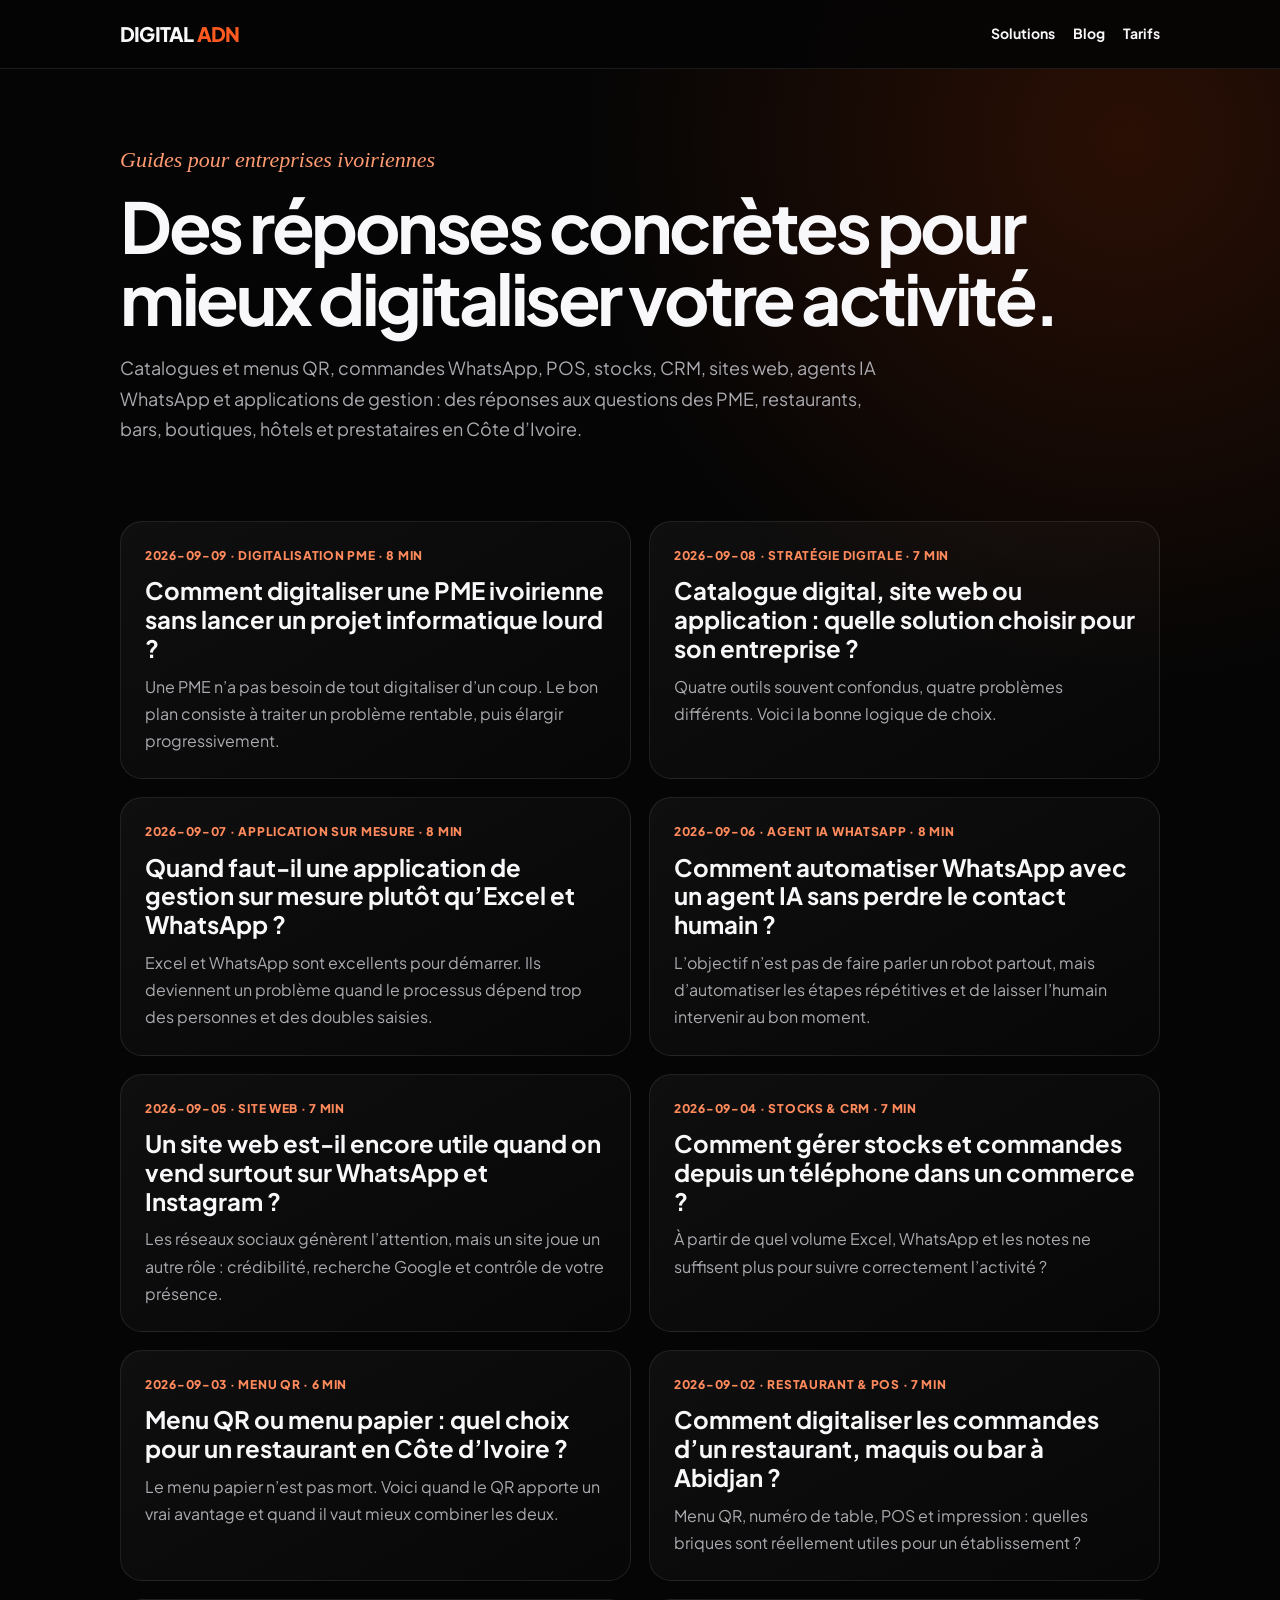
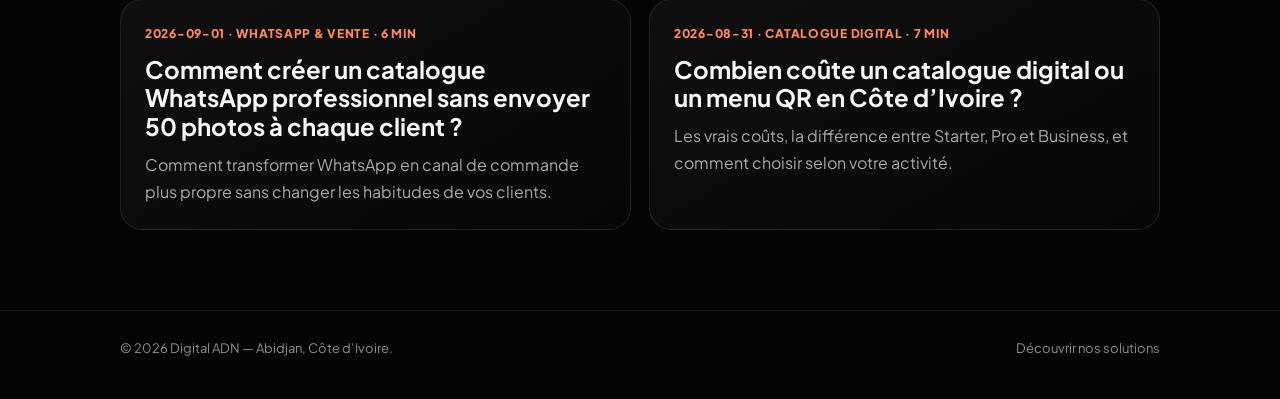
==== commit 5a3dd5c5: "chore: publish scheduled SEO content [skip ci]" ====
--- a/blog/index.html
+++ b/blog/index.html
@@ -1 +1 @@
-<!doctype html><html lang="fr-CI"><head><meta charset="utf-8"><meta name="viewport" content="width=device-width,initial-scale=1"><title>Blog Digital ADN | Catalogues QR, WhatsApp, sites web & digitalisation en Côte d’Ivoire</title><meta name="description" content="Guides pratiques pour entreprises en Côte d’Ivoire : catalogue digital, menu QR, commandes WhatsApp, POS, CRM, site web, agent IA WhatsApp et applications de gestion."><link rel="canonical" href="https://qrcodedigital.com/blog/"><meta name="robots" content="index,follow,max-image-preview:large,max-snippet:-1,max-video-preview:-1"><meta property="og:type" content="website"><meta property="og:locale" content="fr_CI"><meta property="og:title" content="Blog Digital ADN — Digitalisation des entreprises en Côte d’Ivoire"><meta property="og:url" content="https://qrcodedigital.com/blog/"><link rel="alternate" type="application/rss+xml" title="Blog Digital ADN" href="https://qrcodedigital.com/blog/feed.xml"><link rel="preconnect" href="https://fonts.googleapis.com"><link href="https://fonts.googleapis.com/css2?family=Plus+Jakarta+Sans:wght@400;600;700;800&display=swap" rel="stylesheet"><link rel="stylesheet" href="/blog/styles.css"><script type="application/ld+json">{"@context":"https://schema.org","@graph":[{"@type":"Blog","name":"Blog Digital ADN","url":"https://qrcodedigital.com/blog/","inLanguage":"fr-CI","description":"Guides pratiques sur la digitalisation des entreprises en Côte d’Ivoire.","publisher":{"@type":"Organization","name":"Digital ADN","url":"https://qrcodedigital.com/"}},{"@type":"ItemList","itemListElement":[{"@type":"ListItem","position":1,"url":"https://qrcodedigital.com/blog/catalogue-digital-site-web-ou-application-choisir/","name":"Catalogue digital, site web ou application : quelle solution choisir pour son entreprise ?"},{"@type":"ListItem","position":2,"url":"https://qrcodedigital.com/blog/application-gestion-sur-mesure-ou-excel-whatsapp/","name":"Quand faut-il une application de gestion sur mesure plutôt qu’Excel et WhatsApp ?"},{"@type":"ListItem","position":3,"url":"https://qrcodedigital.com/blog/automatiser-whatsapp-agent-ia-sans-perdre-humain/","name":"Comment automatiser WhatsApp avec un agent IA sans perdre le contact humain ?"},{"@type":"ListItem","position":4,"url":"https://qrcodedigital.com/blog/site-web-utile-vente-whatsapp-instagram-cote-divoire/","name":"Un site web est-il encore utile quand on vend surtout sur WhatsApp et Instagram ?"},{"@type":"ListItem","position":5,"url":"https://qrcodedigital.com/blog/gerer-stock-commandes-telephone-commerce-cote-divoire/","name":"Comment gérer stocks et commandes depuis un téléphone dans un commerce ?"},{"@type":"ListItem","position":6,"url":"https://qrcodedigital.com/blog/menu-qr-ou-menu-papier-restaurant-cote-divoire/","name":"Menu QR ou menu papier : quel choix pour un restaurant en Côte d’Ivoire ?"},{"@type":"ListItem","position":7,"url":"https://qrcodedigital.com/blog/digitaliser-commandes-restaurant-maquis-abidjan-pos/","name":"Comment digitaliser les commandes d’un restaurant, maquis ou bar à Abidjan ?"},{"@type":"ListItem","position":8,"url":"https://qrcodedigital.com/blog/catalogue-whatsapp-professionnel-cote-divoire/","name":"Comment créer un catalogue WhatsApp professionnel sans envoyer 50 photos à chaque client ?"},{"@type":"ListItem","position":9,"url":"https://qrcodedigital.com/blog/prix-catalogue-digital-menu-qr-cote-divoire/","name":"Combien coûte un catalogue digital ou un menu QR en Côte d’Ivoire ?"}]}]}</script></head><body><nav class="nav"><div class="container navin"><a class="brand" href="/">DIGITAL <span>ADN</span></a><div class="links"><a href="/">Solutions</a><a href="/blog/">Blog</a><a href="/#offres">Tarifs</a></div></div></nav><header class="hero"><div class="container"><div class="kicker">Guides pour entreprises ivoiriennes</div><h1>Des réponses concrètes pour mieux digitaliser votre activité.</h1><p>Catalogues et menus QR, commandes WhatsApp, POS, stocks, CRM, sites web, agents IA WhatsApp et applications de gestion : des réponses aux questions des PME, restaurants, bars, boutiques, hôtels et prestataires en Côte d’Ivoire.</p></div></header><main class="container"><section class="grid"><a class="card" href="/blog/catalogue-digital-site-web-ou-application-choisir/"><div class="meta">2026-09-08 · Stratégie digitale · 7 min</div><h2>Catalogue digital, site web ou application : quelle solution choisir pour son entreprise ?</h2><p>Quatre outils souvent confondus, quatre problèmes différents. Voici la bonne logique de choix.</p></a><a class="card" href="/blog/application-gestion-sur-mesure-ou-excel-whatsapp/"><div class="meta">2026-09-07 · Application sur mesure · 8 min</div><h2>Quand faut-il une application de gestion sur mesure plutôt qu’Excel et WhatsApp ?</h2><p>Excel et WhatsApp sont excellents pour démarrer. Ils deviennent un problème quand le processus dépend trop des personnes et des doubles saisies.</p></a><a class="card" href="/blog/automatiser-whatsapp-agent-ia-sans-perdre-humain/"><div class="meta">2026-09-06 · Agent IA WhatsApp · 8 min</div><h2>Comment automatiser WhatsApp avec un agent IA sans perdre le contact humain ?</h2><p>L’objectif n’est pas de faire parler un robot partout, mais d’automatiser les étapes répétitives et de laisser l’humain intervenir au bon moment.</p></a><a class="card" href="/blog/site-web-utile-vente-whatsapp-instagram-cote-divoire/"><div class="meta">2026-09-05 · Site web · 7 min</div><h2>Un site web est-il encore utile quand on vend surtout sur WhatsApp et Instagram ?</h2><p>Les réseaux sociaux génèrent l’attention, mais un site joue un autre rôle : crédibilité, recherche Google et contrôle de votre présence.</p></a><a class="card" href="/blog/gerer-stock-commandes-telephone-commerce-cote-divoire/"><div class="meta">2026-09-04 · Stocks &amp; CRM · 7 min</div><h2>Comment gérer stocks et commandes depuis un téléphone dans un commerce ?</h2><p>À partir de quel volume Excel, WhatsApp et les notes ne suffisent plus pour suivre correctement l’activité ?</p></a><a class="card" href="/blog/menu-qr-ou-menu-papier-restaurant-cote-divoire/"><div class="meta">2026-09-03 · Menu QR · 6 min</div><h2>Menu QR ou menu papier : quel choix pour un restaurant en Côte d’Ivoire ?</h2><p>Le menu papier n’est pas mort. Voici quand le QR apporte un vrai avantage et quand il vaut mieux combiner les deux.</p></a><a class="card" href="/blog/digitaliser-commandes-restaurant-maquis-abidjan-pos/"><div class="meta">2026-09-02 · Restaurant &amp; POS · 7 min</div><h2>Comment digitaliser les commandes d’un restaurant, maquis ou bar à Abidjan ?</h2><p>Menu QR, numéro de table, POS et impression : quelles briques sont réellement utiles pour un établissement ?</p></a><a class="card" href="/blog/catalogue-whatsapp-professionnel-cote-divoire/"><div class="meta">2026-09-01 · WhatsApp &amp; vente · 6 min</div><h2>Comment créer un catalogue WhatsApp professionnel sans envoyer 50 photos à chaque client ?</h2><p>Comment transformer WhatsApp en canal de commande plus propre sans changer les habitudes de vos clients.</p></a><a class="card" href="/blog/prix-catalogue-digital-menu-qr-cote-divoire/"><div class="meta">2026-08-31 · Catalogue digital · 7 min</div><h2>Combien coûte un catalogue digital ou un menu QR en Côte d’Ivoire ?</h2><p>Les vrais coûts, la différence entre Starter, Pro et Business, et comment choisir selon votre activité.</p></a></section></main><footer class="footer"><div class="container footerin"><span>© 2026 Digital ADN — Abidjan, Côte d’Ivoire.</span><a href="/">Découvrir nos solutions</a></div></footer></body></html>+<!doctype html><html lang="fr-CI"><head><meta charset="utf-8"><meta name="viewport" content="width=device-width,initial-scale=1"><title>Blog Digital ADN | Catalogues QR, WhatsApp, sites web & digitalisation en Côte d’Ivoire</title><meta name="description" content="Guides pratiques pour entreprises en Côte d’Ivoire : catalogue digital, menu QR, commandes WhatsApp, POS, CRM, site web, agent IA WhatsApp et applications de gestion."><link rel="canonical" href="https://qrcodedigital.com/blog/"><meta name="robots" content="index,follow,max-image-preview:large,max-snippet:-1,max-video-preview:-1"><meta property="og:type" content="website"><meta property="og:locale" content="fr_CI"><meta property="og:title" content="Blog Digital ADN — Digitalisation des entreprises en Côte d’Ivoire"><meta property="og:url" content="https://qrcodedigital.com/blog/"><link rel="alternate" type="application/rss+xml" title="Blog Digital ADN" href="https://qrcodedigital.com/blog/feed.xml"><link rel="preconnect" href="https://fonts.googleapis.com"><link href="https://fonts.googleapis.com/css2?family=Plus+Jakarta+Sans:wght@400;600;700;800&display=swap" rel="stylesheet"><link rel="stylesheet" href="/blog/styles.css"><script type="application/ld+json">{"@context":"https://schema.org","@graph":[{"@type":"Blog","name":"Blog Digital ADN","url":"https://qrcodedigital.com/blog/","inLanguage":"fr-CI","description":"Guides pratiques sur la digitalisation des entreprises en Côte d’Ivoire.","publisher":{"@type":"Organization","name":"Digital ADN","url":"https://qrcodedigital.com/"}},{"@type":"ItemList","itemListElement":[{"@type":"ListItem","position":1,"url":"https://qrcodedigital.com/blog/digitaliser-pme-cote-divoire-sans-projet-informatique-lourd/","name":"Comment digitaliser une PME ivoirienne sans lancer un projet informatique lourd ?"},{"@type":"ListItem","position":2,"url":"https://qrcodedigital.com/blog/catalogue-digital-site-web-ou-application-choisir/","name":"Catalogue digital, site web ou application : quelle solution choisir pour son entreprise ?"},{"@type":"ListItem","position":3,"url":"https://qrcodedigital.com/blog/application-gestion-sur-mesure-ou-excel-whatsapp/","name":"Quand faut-il une application de gestion sur mesure plutôt qu’Excel et WhatsApp ?"},{"@type":"ListItem","position":4,"url":"https://qrcodedigital.com/blog/automatiser-whatsapp-agent-ia-sans-perdre-humain/","name":"Comment automatiser WhatsApp avec un agent IA sans perdre le contact humain ?"},{"@type":"ListItem","position":5,"url":"https://qrcodedigital.com/blog/site-web-utile-vente-whatsapp-instagram-cote-divoire/","name":"Un site web est-il encore utile quand on vend surtout sur WhatsApp et Instagram ?"},{"@type":"ListItem","position":6,"url":"https://qrcodedigital.com/blog/gerer-stock-commandes-telephone-commerce-cote-divoire/","name":"Comment gérer stocks et commandes depuis un téléphone dans un commerce ?"},{"@type":"ListItem","position":7,"url":"https://qrcodedigital.com/blog/menu-qr-ou-menu-papier-restaurant-cote-divoire/","name":"Menu QR ou menu papier : quel choix pour un restaurant en Côte d’Ivoire ?"},{"@type":"ListItem","position":8,"url":"https://qrcodedigital.com/blog/digitaliser-commandes-restaurant-maquis-abidjan-pos/","name":"Comment digitaliser les commandes d’un restaurant, maquis ou bar à Abidjan ?"},{"@type":"ListItem","position":9,"url":"https://qrcodedigital.com/blog/catalogue-whatsapp-professionnel-cote-divoire/","name":"Comment créer un catalogue WhatsApp professionnel sans envoyer 50 photos à chaque client ?"},{"@type":"ListItem","position":10,"url":"https://qrcodedigital.com/blog/prix-catalogue-digital-menu-qr-cote-divoire/","name":"Combien coûte un catalogue digital ou un menu QR en Côte d’Ivoire ?"}]}]}</script></head><body><nav class="nav"><div class="container navin"><a class="brand" href="/">DIGITAL <span>ADN</span></a><div class="links"><a href="/">Solutions</a><a href="/blog/">Blog</a><a href="/#offres">Tarifs</a></div></div></nav><header class="hero"><div class="container"><div class="kicker">Guides pour entreprises ivoiriennes</div><h1>Des réponses concrètes pour mieux digitaliser votre activité.</h1><p>Catalogues et menus QR, commandes WhatsApp, POS, stocks, CRM, sites web, agents IA WhatsApp et applications de gestion : des réponses aux questions des PME, restaurants, bars, boutiques, hôtels et prestataires en Côte d’Ivoire.</p></div></header><main class="container"><section class="grid"><a class="card" href="/blog/digitaliser-pme-cote-divoire-sans-projet-informatique-lourd/"><div class="meta">2026-09-09 · Digitalisation PME · 8 min</div><h2>Comment digitaliser une PME ivoirienne sans lancer un projet informatique lourd ?</h2><p>Une PME n’a pas besoin de tout digitaliser d’un coup. Le bon plan consiste à traiter un problème rentable, puis élargir progressivement.</p></a><a class="card" href="/blog/catalogue-digital-site-web-ou-application-choisir/"><div class="meta">2026-09-08 · Stratégie digitale · 7 min</div><h2>Catalogue digital, site web ou application : quelle solution choisir pour son entreprise ?</h2><p>Quatre outils souvent confondus, quatre problèmes différents. Voici la bonne logique de choix.</p></a><a class="card" href="/blog/application-gestion-sur-mesure-ou-excel-whatsapp/"><div class="meta">2026-09-07 · Application sur mesure · 8 min</div><h2>Quand faut-il une application de gestion sur mesure plutôt qu’Excel et WhatsApp ?</h2><p>Excel et WhatsApp sont excellents pour démarrer. Ils deviennent un problème quand le processus dépend trop des personnes et des doubles saisies.</p></a><a class="card" href="/blog/automatiser-whatsapp-agent-ia-sans-perdre-humain/"><div class="meta">2026-09-06 · Agent IA WhatsApp · 8 min</div><h2>Comment automatiser WhatsApp avec un agent IA sans perdre le contact humain ?</h2><p>L’objectif n’est pas de faire parler un robot partout, mais d’automatiser les étapes répétitives et de laisser l’humain intervenir au bon moment.</p></a><a class="card" href="/blog/site-web-utile-vente-whatsapp-instagram-cote-divoire/"><div class="meta">2026-09-05 · Site web · 7 min</div><h2>Un site web est-il encore utile quand on vend surtout sur WhatsApp et Instagram ?</h2><p>Les réseaux sociaux génèrent l’attention, mais un site joue un autre rôle : crédibilité, recherche Google et contrôle de votre présence.</p></a><a class="card" href="/blog/gerer-stock-commandes-telephone-commerce-cote-divoire/"><div class="meta">2026-09-04 · Stocks &amp; CRM · 7 min</div><h2>Comment gérer stocks et commandes depuis un téléphone dans un commerce ?</h2><p>À partir de quel volume Excel, WhatsApp et les notes ne suffisent plus pour suivre correctement l’activité ?</p></a><a class="card" href="/blog/menu-qr-ou-menu-papier-restaurant-cote-divoire/"><div class="meta">2026-09-03 · Menu QR · 6 min</div><h2>Menu QR ou menu papier : quel choix pour un restaurant en Côte d’Ivoire ?</h2><p>Le menu papier n’est pas mort. Voici quand le QR apporte un vrai avantage et quand il vaut mieux combiner les deux.</p></a><a class="card" href="/blog/digitaliser-commandes-restaurant-maquis-abidjan-pos/"><div class="meta">2026-09-02 · Restaurant &amp; POS · 7 min</div><h2>Comment digitaliser les commandes d’un restaurant, maquis ou bar à Abidjan ?</h2><p>Menu QR, numéro de table, POS et impression : quelles briques sont réellement utiles pour un établissement ?</p></a><a class="card" href="/blog/catalogue-whatsapp-professionnel-cote-divoire/"><div class="meta">2026-09-01 · WhatsApp &amp; vente · 6 min</div><h2>Comment créer un catalogue WhatsApp professionnel sans envoyer 50 photos à chaque client ?</h2><p>Comment transformer WhatsApp en canal de commande plus propre sans changer les habitudes de vos clients.</p></a><a class="card" href="/blog/prix-catalogue-digital-menu-qr-cote-divoire/"><div class="meta">2026-08-31 · Catalogue digital · 7 min</div><h2>Combien coûte un catalogue digital ou un menu QR en Côte d’Ivoire ?</h2><p>Les vrais coûts, la différence entre Starter, Pro et Business, et comment choisir selon votre activité.</p></a></section></main><footer class="footer"><div class="container footerin"><span>© 2026 Digital ADN — Abidjan, Côte d’Ivoire.</span><a href="/">Découvrir nos solutions</a></div></footer></body></html>
